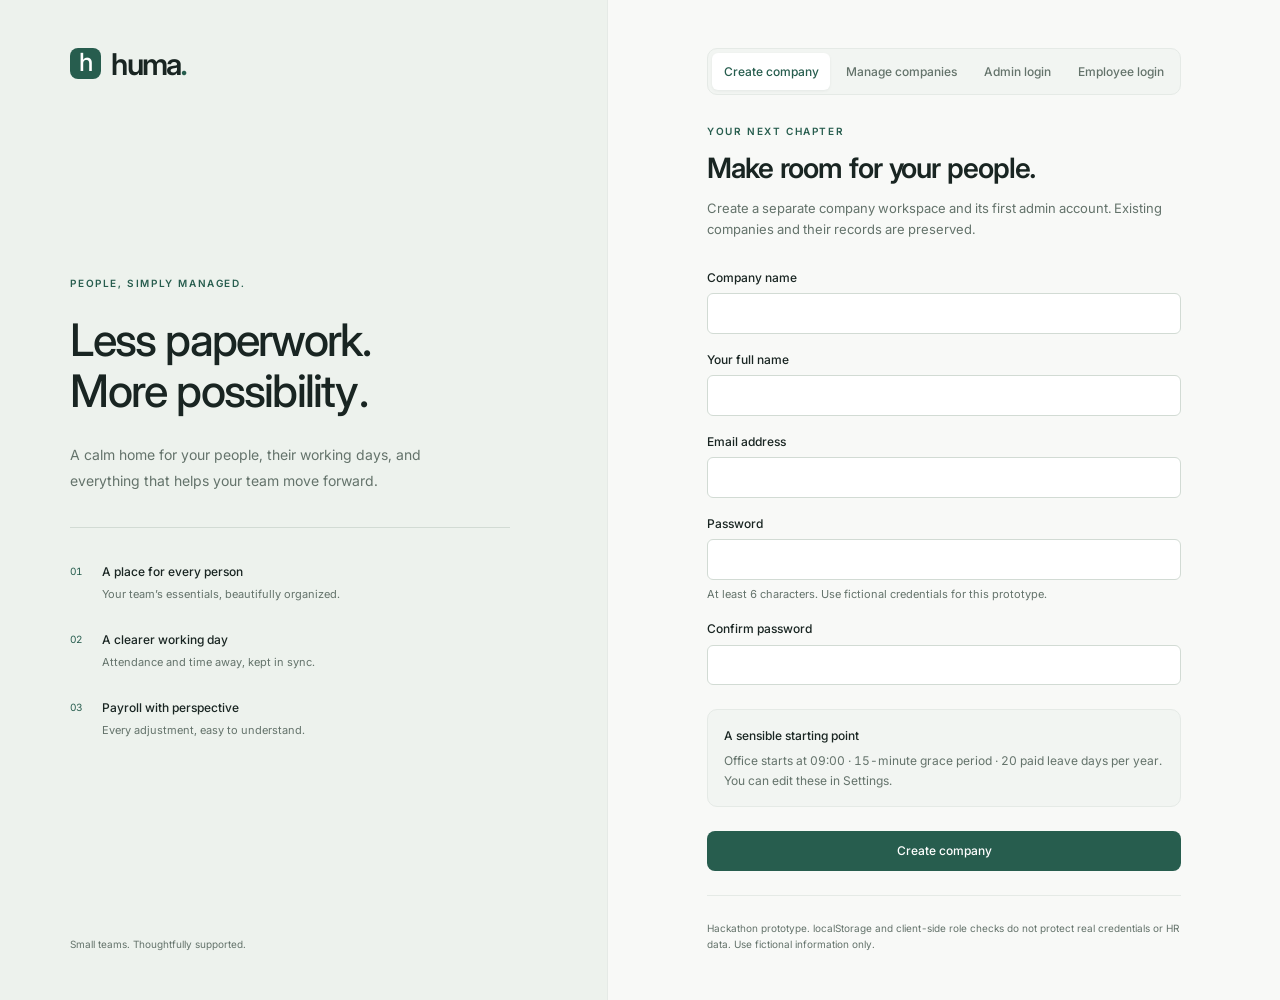
==== admin.html @ 226c3835 "Add browser-based HCM Lite application Build a responsive, vanilla JavaScript HCM app with isolated " ====
<!doctype html>
<html lang="en" data-page="admin.html" data-roles="admin" data-auth="pending">
<head>
  <meta charset="utf-8">
  <meta name="viewport" content="width=device-width, initial-scale=1">
  <meta name="description" content="huma — People, simply managed. A browser-based HCM Lite hackathon application.">
  <meta name="theme-color" content="#275D4E">
  <title>Overview · huma</title>
  <link rel="icon" href="assets/favicon.svg" type="image/svg+xml">
  <link rel="stylesheet" href="css/style.css">
  <link rel="stylesheet" href="css/responsive.css">
  <script src="js/utils.js"></script>
  <script src="js/storage.js"></script>
  <script src="js/auth.js"></script>
  <script src="js/employees.js" defer></script>
  <script src="js/settings.js" defer></script>
  <script src="js/leaves.js" defer></script>
  <script src="js/attendance.js" defer></script>
  <script src="js/payroll.js" defer></script>
  <script src="js/admin.js" defer></script>
  <script src="js/helper.js" defer></script>
  <script src="js/app.js" defer></script>
</head>
<body>
  <a class="skip-link" href="#page-content">Skip to main content</a>
  <aside class="sidebar" id="sidebar" aria-label="Workspace navigation"></aside>
  <div class="sidebar-backdrop" id="sidebar-backdrop" hidden></div>
  <div class="workspace">
    <header class="topbar" id="topbar" aria-label="Workspace toolbar"></header>
    <main class="main-content" id="page-content" tabindex="-1"><div class="loading-state" role="status"><span class="skeleton skeleton-heading" aria-hidden="true"></span>Opening your workspace…</div></main>
    <footer class="page-footer"><span>huma · People, simply managed.</span><span>HCM Lite · Browser-only prototype</span></footer>
  </div>
  <div class="toast-region" id="toasts" aria-label="Notifications"></div>
  <noscript><p>Enable JavaScript to sign in and use this application.</p></noscript>
</body>
</html>
---- css/style.css ----
@import url('https://fonts.googleapis.com/css2?family=Inter:wght@400;500;600;700&display=swap');

/* huma / Slate & Sage — shared design tokens */
:root {
  color-scheme: light;
  --primary: #275d4e;
  --primary-hover: #204b3f;
  --primary-soft: #eaf3ee;
  --background: #f8f9f7;
  --surface: #ffffff;
  --muted-surface: #f2f5f2;
  --text: #192522;
  --secondary: #64736b;
  --muted: #87938c;
  --border: #e5eae6;
  --border-strong: #d2dbd4;
  --success: #237a57;
  --warning: #a66a19;
  --error: #c44848;
  --info: #4977a8;
  --space-1: 4px;
  --space-2: 8px;
  --space-3: 12px;
  --space-4: 16px;
  --space-5: 24px;
  --space-6: 32px;
  --space-7: 48px;
  --space-8: 64px;
  --radius-sm: 6px;
  --radius: 10px;
  --radius-lg: 12px;
  --radius-xl: 16px;
  --sidebar-width: 232px;
  --font: 'Inter', -apple-system, BlinkMacSystemFont, 'Segoe UI', sans-serif;
  --shadow-dialog: 0 24px 80px rgb(25 37 34 / 14%);
}
* { box-sizing: border-box; }
[hidden] { display: none !important; }
[data-auth="pending"] body { visibility: hidden; }
html { background: var(--background); }
body { margin: 0; color: var(--text); font: 400 14px/1.6 var(--font); font-variant-numeric: tabular-nums; }
h1, h2, h3, p { margin: 0; }
h1 { font-size: clamp(28px, 2.5vw, 32px); font-weight: 600; line-height: 1.25; letter-spacing: -1.1px; }
h2 { font-size: 18px; line-height: 1.4; letter-spacing: -.4px; font-weight: 600; }
h3 { font-size: 14px; line-height: 1.5; font-weight: 600; }
h1, h2, h3 { overflow-wrap: anywhere; }
a { color: var(--primary); text-decoration: none; }
a:hover { text-decoration: underline; }
button, input, select, textarea { font: inherit; }
button { cursor: pointer; }
button:disabled { opacity: .5; cursor: not-allowed; }
svg { width: 19px; height: 19px; display: block; flex-shrink: 0; }
button, a, input, select, textarea { -webkit-tap-highlight-color: transparent; }
:focus-visible { outline: 2px solid var(--primary); outline-offset: 3px; }
input:focus-visible, select:focus-visible, textarea:focus-visible { outline: 3px solid var(--primary-soft); outline-offset: 0; border-color: var(--primary); }
.muted, .page-description { color: var(--secondary); }
.small { font-size: 12px; }
.loading-state { display: grid; gap: 16px; color: var(--secondary); font-size: 12px; }
.skeleton { display: block; background: var(--border); border-radius: var(--radius-sm); }
.skeleton-heading { width: 240px; max-width: 80%; height: 28px; }
.capitalize { text-transform: capitalize; }
.align-right { text-align: right; }
.sr-only { position: absolute; width: 1px; height: 1px; padding: 0; margin: -1px; overflow: hidden; clip: rect(0,0,0,0); white-space: nowrap; border: 0; }
.skip-link { position: fixed; top: -100px; left: 16px; z-index: 200; padding: 12px 16px; background: white; border: 1px solid var(--border); border-radius: var(--radius); }
.skip-link:focus { top: 8px; }
.brand { display: inline-flex; align-items: center; gap: 10px; color: var(--text); font-size: 30px; font-weight: 600; line-height: 1; letter-spacing: -1.8px; }
.brand:hover { text-decoration: none; }
.brand-symbol { display: grid; place-items: center; background: var(--primary); color: white; width: 31px; height: 31px; font-size: 25px; border-radius: 8px; font-weight: 500; padding: 0 2px 3px 0; letter-spacing: -2px; }
.brand-dot { color: var(--primary); }
.sidebar { position: fixed; inset: 0 auto 0 0; width: var(--sidebar-width); z-index: 40; height: 100dvh; padding: 32px 16px 16px; display: flex; flex-direction: column; background: var(--surface); border-right: 1px solid var(--border); }
.sidebar-brand { display: flex; align-items: center; justify-content: space-between; padding: 0 8px; margin-bottom: 48px; }
.nav-label { color: var(--secondary); font-size: 10px; letter-spacing: 1.7px; font-weight: 500; padding: 0 12px; margin-bottom: 12px; }
.nav-list { display: grid; gap: 6px; padding: 0; margin: 0; list-style: none; }
.nav-link { min-height: 42px; display: flex; align-items: center; gap: 12px; padding: 10px 12px; color: var(--secondary); border-radius: var(--radius-sm); font-weight: 500; font-size: 13px; }
.nav-link:hover { text-decoration: none; background: var(--muted-surface); color: var(--text); }
.nav-link[aria-current="page"] { color: var(--primary); background: var(--primary-soft); }
.sidebar-bottom { margin-top: auto; padding-top: 32px; }
.sidebar { overflow-y: auto; }
.account-access { display: grid; gap: 8px; padding-bottom: 20px; }
.account-access .nav-label { padding: 0 4px; margin-bottom: 0; }
.account-access .button { justify-content: start; width: 100%; }
.company-access { border-top: 1px solid var(--border); margin-top: 24px; padding-top: 20px; }
.company-access .nav-label { margin-bottom: 8px; }
.company-list { display: grid; gap: 16px; }
.company-tile { padding: 20px; background: var(--surface); border: 1px solid var(--border); border-radius: var(--radius-lg); min-width: 0; }
.company-tile-heading { display: grid; grid-template-columns: 32px minmax(0, 1fr); align-items: center; gap: 8px 12px; margin-bottom: 12px; }
.company-tile-heading > .badge { grid-column: 2; justify-self: start; }
.company-tile-heading .empty-icon { width: 32px; height: 32px; margin: 0; }
.company-tile h2 { font-size: 16px; min-width: 0; overflow-wrap: anywhere; flex: 1; }
.company-actions { display: flex; flex-wrap: wrap; align-items: center; gap: 12px; margin-top: 16px; }
.company-directory-footer { margin-top: 20px; }
.sidebar-tagline { color: var(--secondary); padding: 16px 8px; font-size: 11px; }
.account { display: flex; align-items: center; gap: 4px; border-top: 1px solid var(--border); padding: 20px 0 12px; }
.account .person { min-width: 0; flex: 1; gap: 8px; }
.account .person-details { min-width: 0; }
.account .person-details strong, .account .person-details span { white-space: nowrap; overflow: hidden; text-overflow: ellipsis; }
.account .person-details span { font-size: 10px; }
.account .person-details strong { font-size: 12px; }
.account .avatar { width: 30px; height: 30px; font-size: 10px; }
.prototype-label { color: var(--secondary); font-size: 10px; padding: 0 8px; }
.workspace { margin-left: var(--sidebar-width); min-height: 100dvh; display: flex; flex-direction: column; min-width: 0; }
.topbar { height: 64px; min-height: 64px; padding: 0 32px; border-bottom: 1px solid var(--border); background: var(--surface); display: flex; justify-content: space-between; gap: 16px; align-items: center; }
.topbar-context, .topbar-right { display: flex; align-items: center; gap: 12px; min-width: 0; }
.topbar-context { color: var(--secondary); font-size: 12px; }
.topbar-context > svg { width: 16px; height: 16px; }
.company-name { max-width: 220px; overflow: hidden; white-space: nowrap; text-overflow: ellipsis; }
.breadcrumb-separator { color: var(--border-strong); }
.breadcrumb-current { color: var(--text); white-space: nowrap; }
.topbar-date { color: var(--secondary); font-size: 12px; white-space: nowrap; }
.main-content { width: 100%; max-width: 1440px; padding: 32px; margin: 0 auto; display: flex; flex-direction: column; gap: 24px; flex: 1; min-width: 0; }
.page-header { display: flex; align-items: center; justify-content: space-between; gap: 24px; padding: 8px 0 4px; }
.page-header > div { min-width: 0; }
.page-description { margin-top: 8px; font-size: 13px; }
.page-footer { display: flex; justify-content: space-between; gap: 16px; padding: 16px 32px 24px; color: var(--secondary); font-size: 10px; }
.button { display: inline-flex; justify-content: center; align-items: center; gap: 8px; min-height: 40px; padding: 8px 14px; border: 1px solid transparent; border-radius: 8px; font-size: 12px; font-weight: 500; line-height: 1.5; flex-shrink: 0; transition: background 120ms, border-color 120ms; }
.button:hover { text-decoration: none; }
.button svg { width: 16px; height: 16px; }
.button-primary { color: white; background: var(--primary); }
.button-primary:hover { background: var(--primary-hover); }
.button-secondary { color: var(--text); background: var(--surface); border-color: var(--border-strong); }
.button-secondary:hover { background: var(--muted-surface); }
.button-danger { color: white; background: #a73737; }
.button-danger:hover { background: #8d2b2b; }
.button-danger-quiet { color: #a73737; background: transparent; }
.button-danger-quiet:hover { background: #fcf0f0; }
.icon-button { border: 0; border-radius: var(--radius-sm); min-width: 36px; height: 36px; display: inline-grid; place-items: center; color: var(--secondary); background: transparent; flex-shrink: 0; }
.icon-button:hover { color: var(--text); background: var(--muted-surface); }
.menu-toggle, .sidebar-close { display: none; }
.text-link { display: inline-flex; gap: 8px; align-items: center; font-size: 12px; font-weight: 500; white-space: nowrap; }
.text-link svg { width: 15px; height: 15px; }
.card { background: var(--surface); border: 1px solid var(--border); border-radius: var(--radius-lg); min-width: 0; overflow: hidden; }
.card-header { display: flex; align-items: center; justify-content: space-between; padding: 20px 24px; gap: 16px; border-bottom: 1px solid var(--border); }
.card-header p { font-size: 12px; margin-top: 4px; }
.card-body { padding: 24px; }
.content-grid { display: grid; grid-template-columns: minmax(0, 1fr) minmax(0, 1.3fr); gap: 24px; align-items: start; }
.metrics-grid { display: grid; grid-template-columns: repeat(5, minmax(0, 1fr)); gap: 16px; }
.metrics-three { grid-template-columns: repeat(3, minmax(0, 1fr)); }
.metric { border: 1px solid var(--border); background: var(--surface); border-radius: var(--radius-lg); padding: 20px; min-width: 0; }
.metric-top { display: flex; align-items: center; justify-content: space-between; gap: 8px; color: var(--secondary); font-size: 11px; }
.metric-top svg { color: var(--secondary); width: 17px; height: 17px; }
.metric-value { font-size: clamp(24px, 2.5vw, 32px); font-weight: 600; line-height: 1.2; letter-spacing: -.9px; margin-top: 16px; overflow-wrap: anywhere; }
.metric p { color: var(--secondary); font-size: 10px; margin-top: 8px; }
.metrics-three .metric-value { font-size: clamp(22px, 2vw, 30px); }
.badge { display: inline-flex; padding: 4px 8px; gap: 4px; align-items: center; line-height: 1.4; border-radius: 5px; background: var(--muted-surface); color: var(--secondary); font-size: 10px; font-weight: 500; white-space: nowrap; }
.badge-present, .badge-approved, .badge-active, .badge-leave { color: var(--primary); background: var(--primary-soft); }
.badge-pending, .badge-late, .badge-half-day { color: #8a5715; background: #faf1e4; }
.badge-absent, .badge-rejected { color: #a73737; background: #fbeeee; }
.badge-scheduled { color: var(--info); background: #eef3f8; }
.table-scroll { max-width: 100%; overflow-x: auto; overscroll-behavior-x: contain; }
table { border-collapse: collapse; text-align: left; width: 100%; font-size: 12px; }
th { background: #fcfdfb; font-size: 10px; color: var(--secondary); font-weight: 500; letter-spacing: .3px; }
th, td { padding: 14px 24px; white-space: nowrap; border-bottom: 1px solid var(--border); vertical-align: middle; }
tbody tr:last-child td { border-bottom: 0; }
tbody tr:hover { background: #fcfdfb; }
td .button { min-height: 32px; padding: 5px 10px; font-size: 11px; }
.person { display: flex; align-items: center; gap: 12px; }
.avatar { width: 34px; height: 34px; background: var(--muted-surface); border: 1px solid var(--border); border-radius: 50%; display: grid; place-items: center; color: var(--primary); font-size: 11px; font-weight: 500; flex-shrink: 0; }
.person-details { display: flex; flex-direction: column; max-width: 240px; }
.person strong { font-size: 12px; font-weight: 500; }
.person span:not(.avatar) { font-size: 11px; color: var(--secondary); }
.reason-cell { max-width: 260px; min-width: 160px; white-space: normal; overflow-wrap: anywhere; display: grid; gap: 4px; }
.row-actions { display: flex; align-items: center; gap: 8px; }
.toolbar { display: flex; align-items: end; gap: 16px; padding: 20px 24px; border-bottom: 1px solid var(--border); flex-wrap: wrap; }
.toolbar .field { margin: 0; min-width: 160px; }
.toolbar .muted { align-self: center; }
.directory-toolbar .field:first-child { flex: 1; max-width: 360px; }
.directory-toolbar .small { margin-left: auto; }
.field { display: flex; flex-direction: column; gap: 6px; min-width: 0; margin-bottom: 20px; }
.field label { font-size: 12px; font-weight: 500; }
input, select, textarea { min-height: 40px; width: 100%; max-width: 100%; border: 1px solid var(--border-strong); border-radius: var(--radius-sm); background: white; padding: 9px 12px; color: var(--text); font-size: 13px; }
input::placeholder, textarea::placeholder { color: var(--secondary); opacity: 1; }
input:disabled, select:disabled, textarea:disabled { background: var(--muted-surface); }
textarea { resize: vertical; min-height: 88px; }
.field-hint { font-size: 11px; color: var(--secondary); }
.form-grid { display: grid; grid-template-columns: repeat(2, minmax(0, 1fr)); gap: 0 20px; }
.form-actions { display: flex; align-items: center; justify-content: end; gap: 12px; padding-top: 24px; margin-top: 8px; border-top: 1px solid var(--border); }
.form-error { padding: 12px; border-radius: var(--radius-sm); color: #9a3030; background: #fbeeee; font-size: 12px; margin: 12px 0; }
.notice { border: 1px solid var(--border); border-radius: var(--radius); background: var(--muted-surface); padding: 16px; font-size: 12px; color: var(--secondary); }
.notice strong { font-weight: 500; color: var(--text); }
.notice p { margin-top: 6px; }
.notice-danger { border-color: #ebc6c6; color: #9a3030; background: #fdf6f6; }
.empty-state { padding: 48px 24px; display: flex; flex-direction: column; align-items: center; text-align: center; }
.empty-icon { display: grid; place-items: center; width: 44px; height: 44px; border: 1px solid var(--border); border-radius: 12px; color: var(--secondary); background: var(--background); margin-bottom: 16px; }
.empty-state h3 { font-size: 15px; margin-bottom: 6px; }
.empty-state p { font-size: 12px; color: var(--secondary); max-width: 340px; }
.empty-state .button { margin-top: 20px; }
.attendance-action { display: flex; justify-content: space-between; align-items: center; gap: 24px; padding: 28px; background: var(--primary-soft); border: 1px solid #d8e6dc; border-radius: var(--radius-lg); }
.attendance-action h2 { font-size: 21px; margin: 8px 0; }
.attendance-action p { font-size: 12px; }
.eyebrow { color: var(--primary); font-size: 10px; font-weight: 600; letter-spacing: 1.6px; }
.activity-strip { display: flex; justify-content: space-between; align-items: center; gap: 32px; padding: 8px 0; }
.activity-strip strong { font-size: 13px; font-weight: 500; }
.activity-strip p { font-size: 12px; margin-top: 4px; }
progress { width: 30%; height: 8px; accent-color: var(--primary); border: 0; border-radius: 8px; overflow: hidden; }
progress::-webkit-progress-bar { background: var(--border); }
progress::-webkit-progress-value { background: var(--primary); }
.settings-form { max-width: 960px; }
.calendar-settings { max-width: 960px; width: 100%; }
.calendar-note { padding-bottom: 0; }
.badge-holiday { color: var(--info); background: #eef3f8; }
.badge-working { color: var(--primary); background: var(--primary-soft); }
.settings-section { display: grid; grid-template-columns: minmax(0, 1fr) minmax(0, 1.3fr); gap: 48px; padding: 24px 0; border-bottom: 1px solid var(--border); }
.settings-section > div > .muted { margin-top: 8px; font-size: 12px; max-width: 300px; }
.settings-section .field { max-width: 440px; }
.settings-section .field:last-child { margin-bottom: 0; }
.dialog { width: min(600px, calc(100% - 32px)); max-height: calc(100dvh - 32px); overflow-y: auto; padding: 24px; border: 1px solid var(--border); border-radius: var(--radius-lg); background: var(--surface); color: var(--text); box-shadow: var(--shadow-dialog); }
.dialog::backdrop { background: rgb(25 37 34 / 35%); }
.dialog-header { display: flex; align-items: start; justify-content: space-between; gap: 16px; margin-bottom: 24px; }
.dialog-header p { font-size: 12px; margin-top: 8px; }
.dialog-header .icon-button { margin: -8px -8px 0 0; }
.request-summary { padding: 16px; background: var(--muted-surface); border-radius: var(--radius); margin-bottom: 24px; overflow-wrap: anywhere; }
.request-summary p { margin-top: 8px; font-size: 12px; }
.toast-region { position: fixed; z-index: 120; top: 16px; right: 16px; display: grid; gap: 8px; max-width: min(430px, calc(100vw - 32px)); }
.toast { display: flex; align-items: center; gap: 12px; padding: 12px 12px 12px 16px; background: var(--surface); color: var(--text); border: 1px solid var(--border-strong); border-radius: var(--radius); box-shadow: 0 4px 24px rgb(25 37 34 / 8%); font-size: 12px; }
.toast > svg { color: var(--success); }
.toast-error > svg { color: var(--error); }
.toast > span { overflow-wrap: anywhere; }
.sidebar-backdrop { position: fixed; inset: 0; z-index: 30; background: rgb(25 37 34 / 35%); }
.payroll-toolbar { padding: 0 0 24px; }
.payroll-toolbar .button { margin-left: auto; }
.payslip-container { min-width: 0; }
.payslip { max-width: 960px; margin: 0 auto; padding: 40px; border: 1px solid var(--border); border-radius: var(--radius-lg); background: var(--surface); }
.payslip-heading { display: flex; justify-content: space-between; gap: 24px; padding-bottom: 28px; border-bottom: 1px solid var(--border); }
.payslip-heading > div { min-width: 0; overflow-wrap: anywhere; }
.payslip-heading p:not(.eyebrow) { color: var(--secondary); font-size: 12px; }
.payslip-heading h2 { margin: 8px 0; }
.payslip-brand { font-size: 32px; color: var(--primary); font-weight: 600; letter-spacing: -2px; margin-bottom: 6px; }
.payslip-identity { display: grid; grid-template-columns: 1.2fr 1.5fr 1fr; gap: 24px; padding: 28px 0; border-bottom: 1px solid var(--border); overflow-wrap: anywhere; }
.payslip-identity h2 { font-size: 16px; margin-top: 8px; }
.payslip-identity p { font-size: 12px; margin-top: 8px; }
.payslip-columns { display: grid; grid-template-columns: minmax(0, 1fr) minmax(0, 1fr); gap: 40px; padding: 28px 0; }
.payslip-columns h3 { margin-bottom: 16px; }
.breakdown { padding: 0; margin: 0; }
.breakdown > div { display: flex; align-items: start; justify-content: space-between; gap: 16px; padding: 12px 0; border-bottom: 1px solid var(--border); font-size: 12px; }
.breakdown dt { color: var(--secondary); }
.breakdown dd { margin: 0; text-align: right; flex-shrink: 0; max-width: 55%; overflow-wrap: anywhere; }
.net-salary { display: flex; flex-wrap: wrap; align-items: center; justify-content: space-between; gap: 16px; padding: 16px; background: var(--primary-soft); color: var(--primary); margin-top: 16px; border-radius: var(--radius-sm); overflow-wrap: anywhere; }
.net-salary strong { font-size: 19px; font-weight: 600; }
.payslip-notes { border-top: 1px solid var(--border); padding-top: 20px; color: var(--secondary); font-size: 10px; }
.payslip-notes strong { color: var(--text); font-weight: 500; font-size: 11px; }
.payslip-notes p { margin-top: 8px; }
.helper-launcher { position: fixed; right: 24px; bottom: 24px; z-index: 50; box-shadow: 0 4px 20px rgb(25 37 34 / 10%); }
.helper-panel { display: flex; flex-direction: column; position: fixed; right: 24px; bottom: 24px; z-index: 50; width: 360px; max-width: calc(100vw - 32px); height: 480px; max-height: calc(100dvh - 32px); background: white; border: 1px solid var(--border-strong); border-radius: var(--radius-lg); box-shadow: var(--shadow-dialog); overflow: hidden; }
.helper-header { display: flex; justify-content: space-between; align-items: center; padding: 16px; border-bottom: 1px solid var(--border); }
.helper-header strong { font-size: 13px; font-weight: 600; display: block; }
.helper-header span { color: var(--secondary); font-size: 10px; }
.helper-messages { overflow-y: auto; padding: 16px; flex: 1; min-height: 0; display: flex; flex-direction: column; align-items: start; gap: 12px; }
.chat-message { padding: 12px; border-radius: 10px; font-size: 12px; max-width: 95%; overflow-wrap: anywhere; white-space: pre-wrap; }
.chat-assistant { background: var(--muted-surface); }
.chat-user { background: var(--primary-soft); color: var(--primary); align-self: end; }
.helper-form { padding: 12px; display: flex; align-items: center; gap: 8px; border-top: 1px solid var(--border); }
.helper-form input { min-width: 0; }
.helper-form button { background: var(--primary); color: white; width: 40px; height: 40px; }
.auth-layout { min-height: 100dvh; display: grid; grid-template-columns: minmax(0, .95fr) minmax(0, 1.05fr); }
.auth-story { background: #edf2ed; display: flex; flex-direction: column; padding: 48px clamp(32px, 5.5vw, 88px); border-right: 1px solid var(--border); }
.auth-story-content { margin: auto 0; padding: 64px 0; max-width: 440px; }
.auth-story h2 { font-size: clamp(32px, 3.5vw, 48px); font-weight: 500; line-height: 1.15; letter-spacing: -1.8px; margin: 24px 0; }
.auth-story-content > p:not(.eyebrow) { color: var(--secondary); font-size: 14px; line-height: 1.9; max-width: 380px; }
.story-divider { height: 1px; background: var(--border-strong); margin: 32px 0; }
.story-features { padding: 0; margin: 0; list-style: none; display: grid; gap: 24px; }
.story-features li { display: flex; gap: 20px; }
.story-features li > span { font-size: 10px; color: var(--primary); padding-top: 3px; }
.story-features strong { font-size: 12px; font-weight: 500; }
.story-features p { color: var(--secondary); font-size: 11px; margin-top: 4px; }
.auth-story-footer { color: var(--secondary); font-size: 10px; }
.auth-main { width: 100%; max-width: 570px; margin: auto; padding: 48px; }
.auth-main h1 { font-size: 28px; margin: 12px 0; }
.auth-description { color: var(--secondary); font-size: 13px; margin-bottom: 28px; }
.auth-access-nav { display: flex; flex-wrap: wrap; gap: 4px; padding: 4px; margin-bottom: 28px; border: 1px solid var(--border); border-radius: var(--radius); background: var(--muted-surface); }
.auth-access-nav a { flex: 1 1 auto; padding: 9px 10px; text-align: center; border-radius: var(--radius-sm); color: var(--secondary); font-size: 12px; font-weight: 500; }
.auth-access-nav a:hover { color: var(--primary); text-decoration: none; }
.auth-access-nav a[aria-current="page"] { color: var(--primary); background: var(--surface); box-shadow: 0 1px 3px rgb(25 37 34 / 6%); }
.auth-login-notice { margin-bottom: 20px; }
.auth-login-notice a { display: block; margin-top: 8px; font-weight: 500; }
.auth-form .field { margin-bottom: 16px; }
.auth-form > .button { width: 100%; margin-top: 24px; }
.auth-form .notice { margin-top: 24px; }
.prototype-notice { font-size: 10px; color: var(--secondary); margin-top: 24px; padding-top: 24px; border-top: 1px solid var(--border); }
@media (prefers-reduced-motion: reduce) { *, *::before, *::after { transition: none !important; animation: none !important; scroll-behavior: auto !important; } }
---- css/responsive.css ----
@media (max-width: 1200px) {
  .metrics-grid:not(.metrics-three) { grid-template-columns: repeat(3, minmax(0, 1fr)); }
  .content-grid { grid-template-columns: minmax(0, 1fr); }
  .topbar-date { display: none; }
  .payslip { padding: 28px; }
  .payslip-columns { gap: 24px; }
  .payslip-identity { grid-template-columns: 1fr 1fr; }
}
@media (max-width: 1024px) {
  .main-content { padding: 24px; }
  .topbar { padding: 0 24px; }
  .settings-section { gap: 24px; }
  .auth-story { padding: 32px; }
  .auth-main { padding: 32px; }
}
@media (max-width: 800px) {
  .sidebar { transform: translateX(-100%); visibility: hidden; width: 260px; max-width: 88vw; }
  .nav-open .sidebar { transform: translateX(0); visibility: visible; }
  .nav-open { overflow: hidden; }
  .nav-open .helper-launcher, .nav-open .helper-panel { visibility: hidden; }
  .menu-toggle, .sidebar-close { display: inline-grid; }
  .workspace { margin-left: 0; }
  .topbar { padding: 0 20px; }
  .main-content { padding: 24px; }
  .page-footer { padding: 16px 24px 80px; }
  .metrics-grid:not(.metrics-three) { grid-template-columns: repeat(3, minmax(0, 1fr)); }
  .topbar-date { display: inline; }
  .auth-layout { grid-template-columns: minmax(0, 1fr); }
  .auth-story { padding: 24px; background: var(--background); border-right: 0; border-bottom: 1px solid var(--border); }
  .auth-story-content, .auth-story-footer { display: none; }
  .auth-main { padding: 32px 24px; max-width: 520px; }
}
@media (max-width: 600px) {
  .main-content { padding: 24px 16px; gap: 20px; }
  .topbar { padding: 0 12px; gap: 8px; }
  .topbar-context { gap: 8px; }
  .topbar-context > svg, .breadcrumb-separator, .breadcrumb-current, .topbar-date { display: none; }
  .company-name { max-width: 170px; }
  .page-header { align-items: start; flex-direction: column; gap: 16px; }
  .page-header h1 { font-size: 28px; }
  .metrics-grid:not(.metrics-three), .metrics-three { grid-template-columns: repeat(2, minmax(0, 1fr)); gap: 12px; }
  .metrics-three .metric:last-child { grid-column: 1 / -1; }
  .metric { padding: 16px; }
  .metric-value, .metrics-three .metric-value { font-size: 27px; }
  .card-header { padding: 16px; align-items: start; flex-wrap: wrap; }
  .card-body, .toolbar { padding: 16px; }
  .toolbar .field { min-width: 0; flex: 1 1 140px; }
  .directory-toolbar .field:first-child { max-width: none; flex-basis: 100%; }
  .toolbar .small { margin-left: 0; }
  .form-grid { grid-template-columns: minmax(0, 1fr); }
  .form-actions { flex-wrap: wrap; }
  th, td { padding: 12px 16px; }
  .attendance-action { align-items: start; flex-direction: column; padding: 24px; }
  .attendance-action .row-actions { width: 100%; }
  .attendance-action .button { flex: 1; }
  .settings-section { grid-template-columns: minmax(0, 1fr); gap: 20px; }
  .settings-section .field { max-width: none; }
  .settings-section .field:last-child { margin-bottom: 0; }
  .activity-strip { flex-direction: column; align-items: stretch; gap: 16px; }
  progress { width: 100%; }
  .page-footer { padding: 8px 16px 80px; flex-direction: column; gap: 4px; }
  .dialog { padding: 20px; }
  .button, input, select { min-height: 44px; }
  .dialog .form-actions .button { flex: 1; }
  .payslip { padding: 20px; }
  .payslip-heading { gap: 16px; }
  .payslip-heading h2 { font-size: 15px; }
  .payslip-identity, .payslip-columns { grid-template-columns: minmax(0, 1fr); gap: 20px; }
  .payslip-identity { padding: 20px 0; }
  .payslip-heading .eyebrow { font-size: 8px; letter-spacing: .6px; }
  .payroll-toolbar { padding: 0 0 20px; }
  .payroll-toolbar .button { margin-left: 0; }
  .helper-panel { right: 16px; bottom: 16px; }
  .helper-launcher { right: 16px; bottom: 16px; }
}
@media (max-width: 360px) {
  .metrics-grid:not(.metrics-three), .metrics-three { grid-template-columns: minmax(0, 1fr); }
  .metrics-three .metric:last-child { grid-column: auto; }
  .company-name { max-width: 128px; }
  .auth-main { padding: 28px 20px; }
  .auth-main h1 { font-size: 26px; }
  .payslip-heading { flex-direction: column; }
  .payslip-heading .align-right { text-align: left; }
}
@media print {
  @page { size: A4; margin: 14mm; }
  html, body { background: white !important; color: black; font-size: 11px; }
  .sidebar, .topbar, .page-header, .page-footer, .helper-panel, .helper-launcher, .toast-region, .sidebar-backdrop, .skip-link, .no-print { display: none !important; }
  .workspace { display: block; margin: 0; min-height: 0; }
  .main-content { padding: 0; display: block; max-width: none; }
  .payslip { border: 0; border-radius: 0; padding: 0; max-width: none; }
  .payslip-heading { flex-direction: row; }
  .payslip-heading .align-right { text-align: right; }
  .payslip-identity { grid-template-columns: 1fr 1.4fr 1fr; }
  .payslip-columns { grid-template-columns: 1fr 1fr; gap: 24px; }
  .payslip-heading, .payslip-identity, .payslip-columns, .payslip-notes { break-inside: avoid; }
  .payslip * { print-color-adjust: exact; -webkit-print-color-adjust: exact; }
}
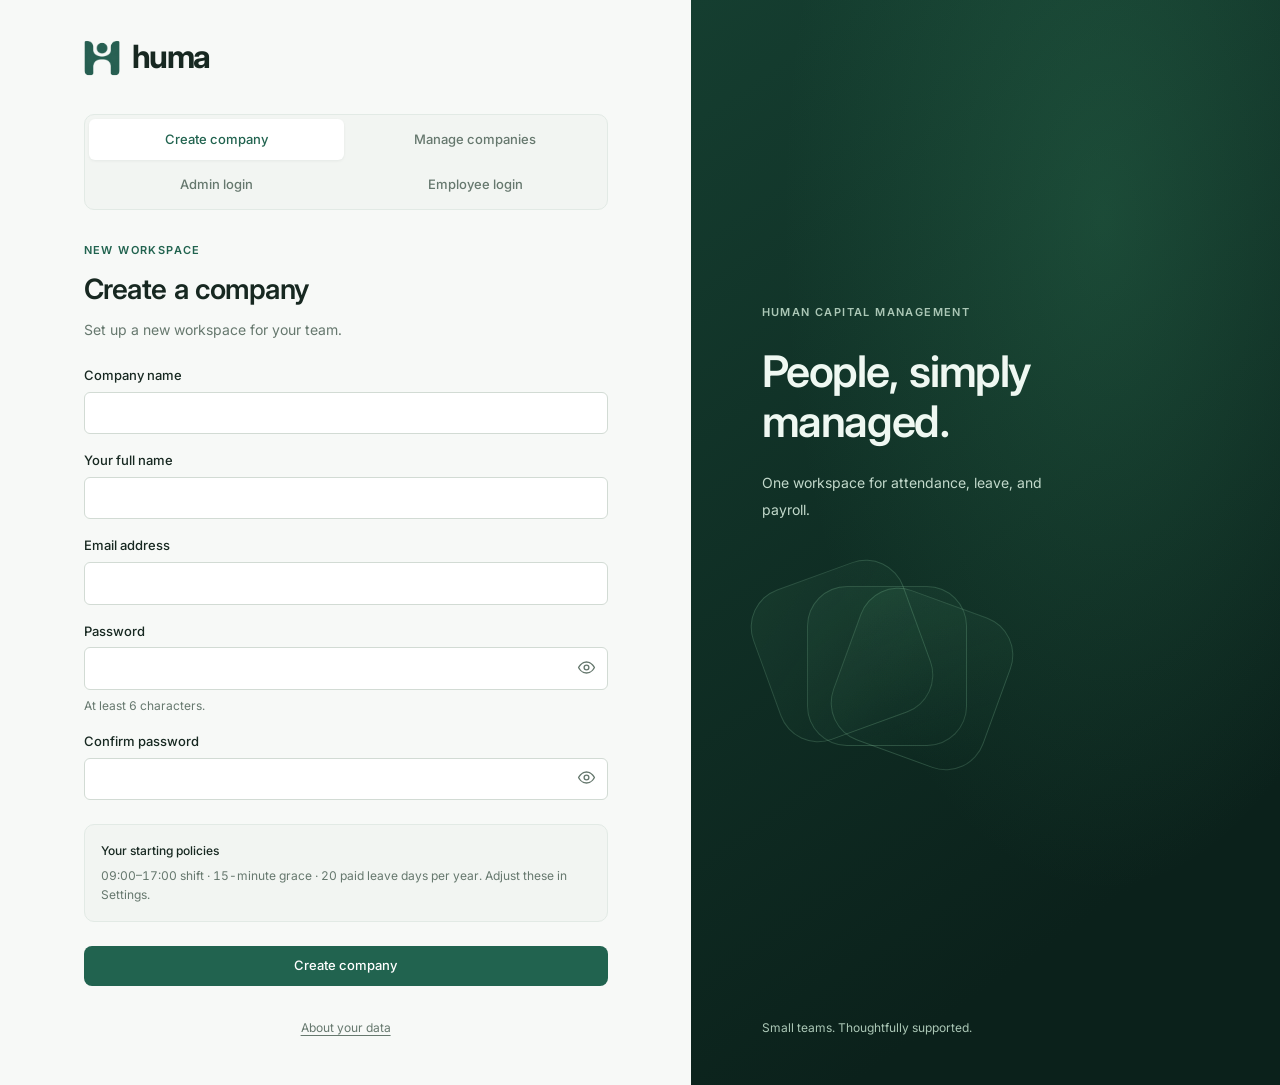
==== commit c1ea8cad: "Done" ====
--- a/admin.html
+++ b/admin.html
@@ -3,10 +3,10 @@
 <head>
   <meta charset="utf-8">
   <meta name="viewport" content="width=device-width, initial-scale=1">
-  <meta name="description" content="huma — People, simply managed. A browser-based HCM Lite hackathon application.">
+  <meta name="description" content="Huma — People, simply managed. Your workspace for attendance, leave, and payroll.">
   <meta name="theme-color" content="#275D4E">
-  <title>Overview · huma</title>
-  <link rel="icon" href="assets/favicon.svg" type="image/svg+xml">
+  <title>Overview · Huma</title>
+  <link rel="icon" href="assets/huma-logo.svg" type="image/svg+xml">
   <link rel="stylesheet" href="css/style.css">
   <link rel="stylesheet" href="css/responsive.css">
   <script src="js/utils.js"></script>
@@ -19,6 +19,7 @@
   <script src="js/payroll.js" defer></script>
   <script src="js/admin.js" defer></script>
   <script src="js/helper.js" defer></script>
+  <script src="js/select-control.js" defer></script>
   <script src="js/app.js" defer></script>
 </head>
 <body>
@@ -28,7 +29,7 @@
   <div class="workspace">
     <header class="topbar" id="topbar" aria-label="Workspace toolbar"></header>
     <main class="main-content" id="page-content" tabindex="-1"><div class="loading-state" role="status"><span class="skeleton skeleton-heading" aria-hidden="true"></span>Opening your workspace…</div></main>
-    <footer class="page-footer"><span>huma · People, simply managed.</span><span>HCM Lite · Browser-only prototype</span></footer>
+    <footer class="page-footer"><span>Huma · People, simply managed.</span></footer>
   </div>
   <div class="toast-region" id="toasts" aria-label="Notifications"></div>
   <noscript><p>Enable JavaScript to sign in and use this application.</p></noscript>
--- a/css/style.css
+++ b/css/style.css
@@ -3,21 +3,38 @@
 /* huma / Slate & Sage — shared design tokens */
 :root {
   color-scheme: light;
-  --primary: #275d4e;
+  --primary: #21634f;
   --primary-hover: #204b3f;
   --primary-soft: #eaf3ee;
-  --background: #f8f9f7;
+  --background: #f7f9f7;
   --surface: #ffffff;
   --muted-surface: #f2f5f2;
-  --text: #192522;
-  --secondary: #64736b;
+  --text: #172821;
+  --secondary: #66786e;
   --muted: #87938c;
-  --border: #e5eae6;
+  --border: #e2eae5;
+  --sidebar-base: #0b211b;
+  --sidebar-text: #f3f8f5;
+  --sidebar-muted: #abc3b7;
+  --sidebar-line: rgb(255 255 255 / 10%);
+  --motion: 180ms;
   --border-strong: #d2dbd4;
   --success: #237a57;
   --warning: #a66a19;
   --error: #c44848;
   --info: #4977a8;
+  --error-text: #aa3939;
+  --info-text: #3d658e;
+  --success-soft: #eaf3ee;
+  --warning-soft: #fbf3e8;
+  --error-soft: #fbefef;
+  --info-soft: #eef3f8;
+  --text-page: 32px;
+  --text-section: 20px;
+  --text-body: 14px;
+  --text-label: 13px;
+  --text-meta: 12px;
+  --text-metric: 36px;
   --space-1: 4px;
   --space-2: 8px;
   --space-3: 12px;
@@ -38,10 +55,10 @@
 [hidden] { display: none !important; }
 [data-auth="pending"] body { visibility: hidden; }
 html { background: var(--background); }
-body { margin: 0; color: var(--text); font: 400 14px/1.6 var(--font); font-variant-numeric: tabular-nums; }
+body { margin: 0; color: var(--text); font: 400 var(--text-body)/1.6 var(--font); font-variant-numeric: tabular-nums; -webkit-font-smoothing: antialiased; }
 h1, h2, h3, p { margin: 0; }
-h1 { font-size: clamp(28px, 2.5vw, 32px); font-weight: 600; line-height: 1.25; letter-spacing: -1.1px; }
-h2 { font-size: 18px; line-height: 1.4; letter-spacing: -.4px; font-weight: 600; }
+h1 { font-size: clamp(28px, 2.5vw, var(--text-page)); font-weight: 600; line-height: 1.25; letter-spacing: -1px; }
+h2 { font-size: var(--text-section); line-height: 1.4; letter-spacing: -.5px; font-weight: 600; }
 h3 { font-size: 14px; line-height: 1.5; font-weight: 600; }
 h1, h2, h3 { overflow-wrap: anywhere; }
 a { color: var(--primary); text-decoration: none; }
@@ -54,7 +71,7 @@
 :focus-visible { outline: 2px solid var(--primary); outline-offset: 3px; }
 input:focus-visible, select:focus-visible, textarea:focus-visible { outline: 3px solid var(--primary-soft); outline-offset: 0; border-color: var(--primary); }
 .muted, .page-description { color: var(--secondary); }
-.small { font-size: 12px; }
+.small { font-size: var(--text-meta); }
 .loading-state { display: grid; gap: 16px; color: var(--secondary); font-size: 12px; }
 .skeleton { display: block; background: var(--border); border-radius: var(--radius-sm); }
 .skeleton-heading { width: 240px; max-width: 80%; height: 28px; }
@@ -63,45 +80,101 @@
 .sr-only { position: absolute; width: 1px; height: 1px; padding: 0; margin: -1px; overflow: hidden; clip: rect(0,0,0,0); white-space: nowrap; border: 0; }
 .skip-link { position: fixed; top: -100px; left: 16px; z-index: 200; padding: 12px 16px; background: white; border: 1px solid var(--border); border-radius: var(--radius); }
 .skip-link:focus { top: 8px; }
-.brand { display: inline-flex; align-items: center; gap: 10px; color: var(--text); font-size: 30px; font-weight: 600; line-height: 1; letter-spacing: -1.8px; }
+.brand { display: inline-flex; align-items: center; gap: 12px; color: var(--text); font-size: 32px; font-weight: 700; line-height: 1; letter-spacing: -1.5px; }
 .brand:hover { text-decoration: none; }
-.brand-symbol { display: grid; place-items: center; background: var(--primary); color: white; width: 31px; height: 31px; font-size: 25px; border-radius: 8px; font-weight: 500; padding: 0 2px 3px 0; letter-spacing: -2px; }
-.brand-dot { color: var(--primary); }
-.sidebar { position: fixed; inset: 0 auto 0 0; width: var(--sidebar-width); z-index: 40; height: 100dvh; padding: 32px 16px 16px; display: flex; flex-direction: column; background: var(--surface); border-right: 1px solid var(--border); }
-.sidebar-brand { display: flex; align-items: center; justify-content: space-between; padding: 0 8px; margin-bottom: 48px; }
-.nav-label { color: var(--secondary); font-size: 10px; letter-spacing: 1.7px; font-weight: 500; padding: 0 12px; margin-bottom: 12px; }
-.nav-list { display: grid; gap: 6px; padding: 0; margin: 0; list-style: none; }
-.nav-link { min-height: 42px; display: flex; align-items: center; gap: 12px; padding: 10px 12px; color: var(--secondary); border-radius: var(--radius-sm); font-weight: 500; font-size: 13px; }
+.brand-mark { display: block; width: 36px; height: 36px; object-fit: contain; flex: 0 0 auto; }
+.brand-wordmark { display: block; padding-bottom: 2px; }
+.sidebar { position: fixed; inset: 0 auto 0 0; width: var(--sidebar-width); z-index: 40; height: 100dvh; padding: 24px 16px 16px; display: flex; flex-direction: column; background: var(--surface); border-right: 1px solid var(--border); }
+.sidebar-brand { display: flex; align-items: center; justify-content: space-between; padding: 0 8px; margin-bottom: 24px; }
+.nav-label { color: var(--secondary); font-size: 11px; letter-spacing: 1.4px; font-weight: 500; padding: 0 12px; margin-bottom: 12px; }
+.nav-list { display: grid; gap: 4px; padding: 0; margin: 0; list-style: none; }
+.nav-link { min-height: 44px; display: flex; align-items: center; gap: 12px; padding: 10px 12px; color: var(--secondary); border-radius: var(--radius-sm); font-weight: 500; font-size: var(--text-label); transition: background 120ms, color 120ms; }
 .nav-link:hover { text-decoration: none; background: var(--muted-surface); color: var(--text); }
 .nav-link[aria-current="page"] { color: var(--primary); background: var(--primary-soft); }
-.sidebar-bottom { margin-top: auto; padding-top: 32px; }
+.sidebar-bottom { margin-top: auto; padding-top: 16px; }
 .sidebar { overflow-y: auto; }
-.account-access { display: grid; gap: 8px; padding-bottom: 20px; }
-.account-access .nav-label { padding: 0 4px; margin-bottom: 0; }
-.account-access .button { justify-content: start; width: 100%; }
-.company-access { border-top: 1px solid var(--border); margin-top: 24px; padding-top: 20px; }
+.company-access { border-top: 1px solid var(--border); margin-top: 16px; padding-top: 16px; }
+.company-access .nav-link { min-height: 40px; padding-block: 8px; }
 .company-access .nav-label { margin-bottom: 8px; }
 .company-list { display: grid; gap: 16px; }
-.company-tile { padding: 20px; background: var(--surface); border: 1px solid var(--border); border-radius: var(--radius-lg); min-width: 0; }
+.company-tile { padding: 24px; background: var(--surface); border: 1px solid var(--border); border-radius: var(--radius-lg); min-width: 0; }
 .company-tile-heading { display: grid; grid-template-columns: 32px minmax(0, 1fr); align-items: center; gap: 8px 12px; margin-bottom: 12px; }
 .company-tile-heading > .badge { grid-column: 2; justify-self: start; }
 .company-tile-heading .empty-icon { width: 32px; height: 32px; margin: 0; }
-.company-tile h2 { font-size: 16px; min-width: 0; overflow-wrap: anywhere; flex: 1; }
+.company-tile h2 { font-size: 18px; min-width: 0; overflow-wrap: anywhere; flex: 1; }
 .company-actions { display: flex; flex-wrap: wrap; align-items: center; gap: 12px; margin-top: 16px; }
 .company-directory-footer { margin-top: 20px; }
 .sidebar-tagline { color: var(--secondary); padding: 16px 8px; font-size: 11px; }
-.account { display: flex; align-items: center; gap: 4px; border-top: 1px solid var(--border); padding: 20px 0 12px; }
-.account .person { min-width: 0; flex: 1; gap: 8px; }
-.account .person-details { min-width: 0; }
-.account .person-details strong, .account .person-details span { white-space: nowrap; overflow: hidden; text-overflow: ellipsis; }
-.account .person-details span { font-size: 10px; }
-.account .person-details strong { font-size: 12px; }
-.account .avatar { width: 30px; height: 30px; font-size: 10px; }
-.prototype-label { color: var(--secondary); font-size: 10px; padding: 0 8px; }
+.profile-control { position: relative; border-top: 1px solid var(--border); padding-top: 12px; }
+.profile-trigger { display: flex; align-items: center; gap: 8px; width: 100%; padding: 8px 4px; border: 0; border-radius: 8px; background: transparent; text-align: left; color: var(--text); }
+.profile-trigger:hover, .profile-open .profile-trigger { background: var(--muted-surface); }
+.profile-trigger .person { min-width: 0; flex: 1; gap: 8px; }
+.profile-trigger .person-details { min-width: 0; }
+.profile-trigger .person-details strong, .profile-trigger .person-details span { display: block; white-space: nowrap; overflow: hidden; text-overflow: ellipsis; }
+.profile-trigger .person-details strong { font-size: 13px; }
+.profile-trigger .person-details span { font-size: 12px; }
+.profile-trigger .avatar { width: 32px; height: 32px; font-size: 11px; }
+.profile-trigger > svg { width: 16px; height: 16px; color: var(--secondary); }
+.profile-menu { position: absolute; inset: auto 0 calc(100% + 8px); z-index: 60; padding: 6px; background: var(--surface); border: 1px solid var(--border); border-radius: 12px; box-shadow: 0 8px 24px rgb(25 37 34 / 10%); opacity: 0; visibility: hidden; pointer-events: none; transform: translateY(6px); transition: opacity 180ms, transform 180ms, visibility 180ms; }
+.profile-menu::after { content: ''; position: absolute; left: 0; right: 0; bottom: -12px; height: 12px; }
+.profile-open .profile-menu { opacity: 1; visibility: visible; pointer-events: auto; transform: translateY(0); }
+.profile-option { width: 100%; min-height: 40px; display: flex; align-items: center; gap: 12px; padding: 10px; border: 0; border-radius: 7px; background: transparent; color: var(--text); text-align: left; font-size: 13px; }
+.profile-option:hover, .profile-option:focus-visible { background: var(--primary-soft); color: var(--primary); }
+.profile-option svg { width: 17px; height: 17px; color: var(--secondary); }
+.profile-logout { color: var(--error-text); }
+.profile-divider { height: 1px; margin: 6px 4px; background: var(--border); }
+.sidebar { background: radial-gradient(ellipse at 50% 0%, rgb(57 183 122 / 12%), transparent 48%), linear-gradient(175deg, #12382d 0%, var(--sidebar-base) 70%, #081a15 100%); color: var(--sidebar-text); border-right-color: var(--sidebar-line); }
+.sidebar .brand { color: var(--sidebar-text); }
+.sidebar .brand-mark { filter: brightness(0) invert(1); opacity: .96; }
+.sidebar .nav-label { color: var(--sidebar-muted); font-size: 10px; letter-spacing: 1.5px; }
+.sidebar .nav-link { color: var(--sidebar-muted); border-radius: 8px; transition: background var(--motion), color var(--motion); }
+.sidebar .nav-link:hover { background: rgb(255 255 255 / 6%); color: var(--sidebar-text); }
+.sidebar .nav-link[aria-current="page"] { background: rgb(110 210 155 / 13%); color: #e1ffed; box-shadow: inset 2px 0 #74c999; }
+.sidebar .company-access, .sidebar .profile-control { border-color: var(--sidebar-line); }
+.sidebar .profile-trigger { color: var(--sidebar-text); }
+.sidebar .profile-trigger .person-details strong { color: var(--sidebar-text); }
+.sidebar .profile-trigger .person-details span, .sidebar .profile-trigger > svg { color: var(--sidebar-muted); }
+.sidebar .profile-trigger .avatar { background: #244c3e; border-color: #416352; color: #e4f5eb; }
+.sidebar .profile-trigger:hover, .sidebar .profile-open .profile-trigger { background: rgb(255 255 255 / 6%); }
+.sidebar .sidebar-close { color: var(--sidebar-text); }
+.password-input { position: relative; }
+.select-control { position: relative; min-width: 0; }
+.select-native { position: absolute !important; width: 1px !important; height: 1px !important; min-height: 0 !important; padding: 0 !important; margin: -1px; overflow: hidden; clip: rect(0, 0, 0, 0); clip-path: inset(50%); white-space: nowrap; }
+.select-trigger { width: 100%; min-height: 42px; display: flex; align-items: center; justify-content: space-between; gap: 12px; padding: 10px 12px; border: 1px solid var(--border-strong); border-radius: 8px; color: var(--text); background: var(--surface); font: inherit; font-size: 14px; text-align: left; cursor: pointer; transition: border-color 160ms, box-shadow 160ms, background 160ms; }
+.select-trigger:hover { border-color: #9aafa1; background: #fcfdfc; }
+.select-trigger[aria-expanded="true"], .select-trigger:focus-visible { border-color: var(--primary); box-shadow: 0 0 0 3px rgb(33 99 79 / 9%); }
+.select-trigger[aria-invalid="true"] { border-color: var(--error); }
+.select-trigger.is-placeholder { color: var(--secondary); }
+.select-trigger > svg { width: 15px; height: 15px; color: var(--secondary); }
+.select-trigger:disabled { background: var(--muted-surface); cursor: not-allowed; opacity: .6; }
+.select-value { min-width: 0; overflow: hidden; text-overflow: ellipsis; white-space: nowrap; }
+.select-popup { position: fixed; inset: auto; margin: 0; padding: 6px; overflow-y: auto; overscroll-behavior: contain; background: var(--surface); border: 1px solid var(--border); border-radius: 10px; box-shadow: 0 8px 28px rgb(23 40 33 / 13%); z-index: 200; color: var(--text); font: 400 14px/1.5 var(--font); }
+.select-popup::backdrop { background: transparent; }
+.select-option { display: flex; align-items: center; justify-content: space-between; gap: 12px; min-height: 40px; padding: 9px 12px; border-radius: 6px; cursor: pointer; }
+.select-option > span { min-width: 0; overflow-wrap: anywhere; }
+.select-option > svg { width: 16px; height: 16px; color: var(--primary); }
+.select-option[aria-selected="true"] { background: var(--primary-soft); color: var(--primary); font-weight: 500; }
+.select-option.is-active { background: #f0f5f1; box-shadow: inset 0 0 0 1px #d9e8df; }
+.select-error { font-size: 12px; color: var(--error); }
+.department-add-button { align-self: start; padding: 4px 0; min-height: 30px; border: 0; background: transparent; color: var(--primary); font-size: 12px; margin-top: 4px; }
+.department-editor { margin-top: 8px; padding: 16px; border: 1px solid var(--border); background: var(--muted-surface); border-radius: 10px; }
+.department-editor .field { margin-bottom: 12px; }
+.department-error { color: var(--error-text); font-size: 12px; margin-bottom: 12px; }
+.department-editor-actions { display: flex; gap: 8px; }
+.department-editor-actions .button { padding: 7px 12px; min-height: 36px; font-size: 12px; }
+.password-input input { padding-right: 48px; }
+.password-toggle { position: absolute; top: 2px; right: 2px; width: 38px; height: 36px; }
+.mobile-bottom-nav { display: none; }
+.mobile-sheet-options { display: grid; gap: 8px; }
+.mobile-sheet-options > a, .mobile-sheet-options > button { width: 100%; justify-content: start; min-height: 48px; padding: 12px; border: 0; border-radius: 8px; font-size: 14px; }
+.mobile-sheet-options > a:hover { background: var(--primary-soft); }
+.mobile-sheet-options .person { padding: 8px 12px 16px; }
+.mobile-more-sheet { position: fixed; inset: auto 0 0; margin: 0 auto; width: min(520px, 100%); max-height: 85dvh; border-radius: 16px 16px 0 0; padding-bottom: max(24px, env(safe-area-inset-bottom)); }
+.mobile-sheet-open { overflow: hidden; }
 .workspace { margin-left: var(--sidebar-width); min-height: 100dvh; display: flex; flex-direction: column; min-width: 0; }
 .topbar { height: 64px; min-height: 64px; padding: 0 32px; border-bottom: 1px solid var(--border); background: var(--surface); display: flex; justify-content: space-between; gap: 16px; align-items: center; }
 .topbar-context, .topbar-right { display: flex; align-items: center; gap: 12px; min-width: 0; }
-.topbar-context { color: var(--secondary); font-size: 12px; }
+.topbar-context { color: var(--secondary); font-size: var(--text-label); }
 .topbar-context > svg { width: 16px; height: 16px; }
 .company-name { max-width: 220px; overflow: hidden; white-space: nowrap; text-overflow: ellipsis; }
 .breadcrumb-separator { color: var(--border-strong); }
@@ -110,54 +183,57 @@
 .main-content { width: 100%; max-width: 1440px; padding: 32px; margin: 0 auto; display: flex; flex-direction: column; gap: 24px; flex: 1; min-width: 0; }
 .page-header { display: flex; align-items: center; justify-content: space-between; gap: 24px; padding: 8px 0 4px; }
 .page-header > div { min-width: 0; }
-.page-description { margin-top: 8px; font-size: 13px; }
-.page-footer { display: flex; justify-content: space-between; gap: 16px; padding: 16px 32px 24px; color: var(--secondary); font-size: 10px; }
-.button { display: inline-flex; justify-content: center; align-items: center; gap: 8px; min-height: 40px; padding: 8px 14px; border: 1px solid transparent; border-radius: 8px; font-size: 12px; font-weight: 500; line-height: 1.5; flex-shrink: 0; transition: background 120ms, border-color 120ms; }
+.page-description { margin-top: 8px; font-size: var(--text-body); max-width: 640px; }
+.page-footer { display: flex; justify-content: space-between; gap: 16px; padding: 16px 32px 24px; color: var(--secondary); font-size: 11px; }
+.button { display: inline-flex; justify-content: center; align-items: center; gap: 8px; min-height: 40px; padding: 8px 16px; border: 1px solid transparent; border-radius: 8px; font-size: var(--text-label); font-weight: 500; line-height: 1.5; flex-shrink: 0; transition: background 120ms, border-color 120ms, color 120ms; }
 .button:hover { text-decoration: none; }
 .button svg { width: 16px; height: 16px; }
 .button-primary { color: white; background: var(--primary); }
 .button-primary:hover { background: var(--primary-hover); }
 .button-secondary { color: var(--text); background: var(--surface); border-color: var(--border-strong); }
 .button-secondary:hover { background: var(--muted-surface); }
-.button-danger { color: white; background: #a73737; }
+.button-danger { color: white; background: var(--error); }
 .button-danger:hover { background: #8d2b2b; }
-.button-danger-quiet { color: #a73737; background: transparent; }
-.button-danger-quiet:hover { background: #fcf0f0; }
+.button-danger-quiet { color: var(--error-text); background: transparent; }
+.button-danger-quiet:hover { background: var(--error-soft); }
 .icon-button { border: 0; border-radius: var(--radius-sm); min-width: 36px; height: 36px; display: inline-grid; place-items: center; color: var(--secondary); background: transparent; flex-shrink: 0; }
 .icon-button:hover { color: var(--text); background: var(--muted-surface); }
 .menu-toggle, .sidebar-close { display: none; }
-.text-link { display: inline-flex; gap: 8px; align-items: center; font-size: 12px; font-weight: 500; white-space: nowrap; }
+.text-link { display: inline-flex; gap: 8px; align-items: center; font-size: var(--text-label); font-weight: 500; white-space: nowrap; }
 .text-link svg { width: 15px; height: 15px; }
 .card { background: var(--surface); border: 1px solid var(--border); border-radius: var(--radius-lg); min-width: 0; overflow: hidden; }
-.card-header { display: flex; align-items: center; justify-content: space-between; padding: 20px 24px; gap: 16px; border-bottom: 1px solid var(--border); }
-.card-header p { font-size: 12px; margin-top: 4px; }
+.card-header { display: flex; align-items: center; justify-content: space-between; padding: 24px; gap: 16px; border-bottom: 1px solid var(--border); }
+.card-header p { font-size: var(--text-meta); margin-top: 4px; }
 .card-body { padding: 24px; }
 .content-grid { display: grid; grid-template-columns: minmax(0, 1fr) minmax(0, 1.3fr); gap: 24px; align-items: start; }
 .metrics-grid { display: grid; grid-template-columns: repeat(5, minmax(0, 1fr)); gap: 16px; }
 .metrics-three { grid-template-columns: repeat(3, minmax(0, 1fr)); }
-.metric { border: 1px solid var(--border); background: var(--surface); border-radius: var(--radius-lg); padding: 20px; min-width: 0; }
-.metric-top { display: flex; align-items: center; justify-content: space-between; gap: 8px; color: var(--secondary); font-size: 11px; }
-.metric-top svg { color: var(--secondary); width: 17px; height: 17px; }
-.metric-value { font-size: clamp(24px, 2.5vw, 32px); font-weight: 600; line-height: 1.2; letter-spacing: -.9px; margin-top: 16px; overflow-wrap: anywhere; }
-.metric p { color: var(--secondary); font-size: 10px; margin-top: 8px; }
-.metrics-three .metric-value { font-size: clamp(22px, 2vw, 30px); }
-.badge { display: inline-flex; padding: 4px 8px; gap: 4px; align-items: center; line-height: 1.4; border-radius: 5px; background: var(--muted-surface); color: var(--secondary); font-size: 10px; font-weight: 500; white-space: nowrap; }
+.metric { border: 1px solid var(--border); background: var(--surface); border-radius: var(--radius-lg); padding: 24px; min-width: 0; }
+.metric-top { display: flex; align-items: center; justify-content: space-between; gap: 8px; color: var(--secondary); font-size: var(--text-meta); font-weight: 500; }
+.metric-top svg { color: var(--primary); width: 18px; height: 18px; }
+.metric-value { font-size: clamp(30px, 2.5vw, var(--text-metric)); font-weight: 600; line-height: 1.2; letter-spacing: -1px; margin-top: 16px; overflow-wrap: anywhere; }
+.metric p { color: var(--secondary); font-size: var(--text-meta); line-height: 1.5; margin-top: 8px; }
+.metrics-three .metric-value { font-size: clamp(28px, 2.5vw, var(--text-metric)); }
+.badge { display: inline-flex; padding: 4px 10px; gap: 6px; align-items: center; line-height: 1.4; border: 1px solid transparent; border-radius: 999px; background: var(--muted-surface); color: var(--secondary); font-size: var(--text-meta); font-weight: 500; white-space: nowrap; }
+.badge-present::before, .badge-approved::before, .badge-active::before, .badge-leave::before, .badge-pending::before, .badge-late::before, .badge-half-day::before, .badge-absent::before, .badge-rejected::before, .badge-holiday::before, .badge-working::before { content: ''; width: 6px; height: 6px; flex: 0 0 6px; border-radius: 50%; background: currentColor; }
 .badge-present, .badge-approved, .badge-active, .badge-leave { color: var(--primary); background: var(--primary-soft); }
-.badge-pending, .badge-late, .badge-half-day { color: #8a5715; background: #faf1e4; }
-.badge-absent, .badge-rejected { color: #a73737; background: #fbeeee; }
-.badge-scheduled { color: var(--info); background: #eef3f8; }
+.badge-pending, .badge-late, .badge-half-day { color: #8a5715; background: var(--warning-soft); }
+.badge-absent, .badge-rejected { color: var(--error-text); background: var(--error-soft); }
+.badge-scheduled { color: var(--info-text); background: var(--info-soft); }
 .table-scroll { max-width: 100%; overflow-x: auto; overscroll-behavior-x: contain; }
-table { border-collapse: collapse; text-align: left; width: 100%; font-size: 12px; }
-th { background: #fcfdfb; font-size: 10px; color: var(--secondary); font-weight: 500; letter-spacing: .3px; }
-th, td { padding: 14px 24px; white-space: nowrap; border-bottom: 1px solid var(--border); vertical-align: middle; }
+table { border-collapse: collapse; text-align: left; width: 100%; font-size: var(--text-body); }
+th { background: var(--muted-surface); font-size: var(--text-meta); color: var(--secondary); font-weight: 500; letter-spacing: .1px; padding: 12px 24px; }
+th, td { white-space: nowrap; border-bottom: 1px solid var(--border); vertical-align: middle; }
+td { padding: 8px 24px; }
+tbody tr { height: 52px; }
 tbody tr:last-child td { border-bottom: 0; }
-tbody tr:hover { background: #fcfdfb; }
-td .button { min-height: 32px; padding: 5px 10px; font-size: 11px; }
+tbody tr:hover { background: var(--background); }
+td .button { min-height: 32px; padding: 5px 10px; font-size: var(--text-meta); }
 .person { display: flex; align-items: center; gap: 12px; }
-.avatar { width: 34px; height: 34px; background: var(--muted-surface); border: 1px solid var(--border); border-radius: 50%; display: grid; place-items: center; color: var(--primary); font-size: 11px; font-weight: 500; flex-shrink: 0; }
+.avatar { width: 34px; height: 34px; background: var(--primary-soft); border: 1px solid var(--border); border-radius: 50%; display: grid; place-items: center; color: var(--primary); font-size: var(--text-meta); font-weight: 500; flex-shrink: 0; }
 .person-details { display: flex; flex-direction: column; max-width: 240px; }
-.person strong { font-size: 12px; font-weight: 500; }
-.person span:not(.avatar) { font-size: 11px; color: var(--secondary); }
+.person strong { font-size: var(--text-body); font-weight: 500; line-height: 1.4; }
+.person span:not(.avatar) { font-size: var(--text-meta); color: var(--secondary); line-height: 1.4; }
 .reason-cell { max-width: 260px; min-width: 160px; white-space: normal; overflow-wrap: anywhere; display: grid; gap: 4px; }
 .row-actions { display: flex; align-items: center; gap: 8px; }
 .toolbar { display: flex; align-items: end; gap: 16px; padding: 20px 24px; border-bottom: 1px solid var(--border); flex-wrap: wrap; }
@@ -166,47 +242,118 @@
 .directory-toolbar .field:first-child { flex: 1; max-width: 360px; }
 .directory-toolbar .small { margin-left: auto; }
 .field { display: flex; flex-direction: column; gap: 6px; min-width: 0; margin-bottom: 20px; }
-.field label { font-size: 12px; font-weight: 500; }
-input, select, textarea { min-height: 40px; width: 100%; max-width: 100%; border: 1px solid var(--border-strong); border-radius: var(--radius-sm); background: white; padding: 9px 12px; color: var(--text); font-size: 13px; }
+.field label { font-size: var(--text-label); font-weight: 500; }
+input, select, textarea { min-height: 40px; width: 100%; max-width: 100%; border: 1px solid var(--border-strong); border-radius: var(--radius-sm); background: var(--surface); padding: 9px 12px; color: var(--text); font-size: var(--text-body); transition: border-color 120ms, box-shadow 120ms; }
 input::placeholder, textarea::placeholder { color: var(--secondary); opacity: 1; }
 input:disabled, select:disabled, textarea:disabled { background: var(--muted-surface); }
 textarea { resize: vertical; min-height: 88px; }
-.field-hint { font-size: 11px; color: var(--secondary); }
+.field-hint { font-size: var(--text-meta); color: var(--secondary); line-height: 1.6; }
 .form-grid { display: grid; grid-template-columns: repeat(2, minmax(0, 1fr)); gap: 0 20px; }
 .form-actions { display: flex; align-items: center; justify-content: end; gap: 12px; padding-top: 24px; margin-top: 8px; border-top: 1px solid var(--border); }
-.form-error { padding: 12px; border-radius: var(--radius-sm); color: #9a3030; background: #fbeeee; font-size: 12px; margin: 12px 0; }
+.form-error { padding: 12px; border-radius: var(--radius-sm); color: #9a3030; background: var(--error-soft); font-size: var(--text-label); margin: 12px 0; }
 .notice { border: 1px solid var(--border); border-radius: var(--radius); background: var(--muted-surface); padding: 16px; font-size: 12px; color: var(--secondary); }
 .notice strong { font-weight: 500; color: var(--text); }
 .notice p { margin-top: 6px; }
 .notice-danger { border-color: #ebc6c6; color: #9a3030; background: #fdf6f6; }
 .empty-state { padding: 48px 24px; display: flex; flex-direction: column; align-items: center; text-align: center; }
 .empty-icon { display: grid; place-items: center; width: 44px; height: 44px; border: 1px solid var(--border); border-radius: 12px; color: var(--secondary); background: var(--background); margin-bottom: 16px; }
-.empty-state h3 { font-size: 15px; margin-bottom: 6px; }
-.empty-state p { font-size: 12px; color: var(--secondary); max-width: 340px; }
+.empty-state h3 { font-size: 16px; margin-bottom: 8px; }
+.empty-state p { font-size: var(--text-label); color: var(--secondary); max-width: 360px; }
 .empty-state .button { margin-top: 20px; }
-.attendance-action { display: flex; justify-content: space-between; align-items: center; gap: 24px; padding: 28px; background: var(--primary-soft); border: 1px solid #d8e6dc; border-radius: var(--radius-lg); }
+.attendance-action { display: flex; justify-content: space-between; align-items: center; gap: 24px; padding: 24px; background: var(--surface); border: 1px solid var(--border); border-left: 3px solid var(--primary); border-radius: var(--radius-lg); }
 .attendance-action h2 { font-size: 21px; margin: 8px 0; }
-.attendance-action p { font-size: 12px; }
-.eyebrow { color: var(--primary); font-size: 10px; font-weight: 600; letter-spacing: 1.6px; }
+.attendance-action p { font-size: var(--text-label); }
+.eyebrow { color: var(--primary); font-size: 11px; font-weight: 600; letter-spacing: 1.4px; }
 .activity-strip { display: flex; justify-content: space-between; align-items: center; gap: 32px; padding: 8px 0; }
 .activity-strip strong { font-size: 13px; font-weight: 500; }
 .activity-strip p { font-size: 12px; margin-top: 4px; }
 progress { width: 30%; height: 8px; accent-color: var(--primary); border: 0; border-radius: 8px; overflow: hidden; }
 progress::-webkit-progress-bar { background: var(--border); }
 progress::-webkit-progress-value { background: var(--primary); }
-.settings-form { max-width: 960px; }
-.calendar-settings { max-width: 960px; width: 100%; }
-.calendar-note { padding-bottom: 0; }
-.badge-holiday { color: var(--info); background: #eef3f8; }
+.badge-holiday { color: var(--info-text); background: var(--info-soft); }
 .badge-working { color: var(--primary); background: var(--primary-soft); }
-.settings-section { display: grid; grid-template-columns: minmax(0, 1fr) minmax(0, 1.3fr); gap: 48px; padding: 24px 0; border-bottom: 1px solid var(--border); }
-.settings-section > div > .muted { margin-top: 8px; font-size: 12px; max-width: 300px; }
-.settings-section .field { max-width: 440px; }
-.settings-section .field:last-child { margin-bottom: 0; }
+.settings-workspace { max-width: 1160px; }
+.settings-workspace .page-header { align-items: start; padding: 0; }
+.settings-workspace .page-header h1 { font-size: 28px; letter-spacing: -.7px; }
+.settings-workspace .page-header .text-link { margin-top: 8px; white-space: nowrap; }
+.settings-layout { display: grid; grid-template-columns: 192px minmax(0, 1fr); gap: 32px; align-items: start; }
+.settings-navigation { min-width: 0; position: sticky; top: 24px; }
+.settings-company-context { display: grid; gap: 8px; padding: 8px 12px 24px; }
+.settings-company-context > span { font-size: 10px; letter-spacing: 1px; color: var(--secondary); }
+.settings-company-context strong { font-size: 14px; font-weight: 600; overflow-wrap: anywhere; }
+.settings-tabs { display: flex; flex-direction: column; gap: 4px; }
+.settings-tabs [role="tab"] { width: 100%; display: flex; align-items: center; justify-content: space-between; gap: 8px; min-height: 44px; border: 0; border-radius: 8px; padding: 12px; text-align: left; background: transparent; color: var(--secondary); font-size: 13px; font-weight: 500; cursor: pointer; transition: background 160ms, color 160ms; }
+.settings-tabs [role="tab"]:hover { background: var(--muted-surface); color: var(--text); }
+.settings-tabs [role="tab"][aria-selected="true"] { background: var(--primary-soft); color: var(--primary); }
+.settings-dirty-dot { width: 6px; height: 6px; flex-shrink: 0; border-radius: 50%; background: var(--warning); }
+.settings-content { min-width: 0; container-type: inline-size; }
+.settings-panel[hidden] { display: none; }
+.settings-panel-heading { display: flex; align-items: start; justify-content: space-between; gap: 16px; padding: 24px; border-bottom: 1px solid var(--border); }
+.settings-panel-heading h2 { font-size: 20px; }
+.settings-panel-heading p { font-size: 13px; margin-top: 8px; }
+.settings-panel-heading .button { flex-shrink: 0; }
+.settings-panel-body { padding: 24px; }
+.settings-compact-form { max-width: 520px; }
+.settings-compact-form .field { margin: 0; }
+.settings-save-row { display: flex; gap: 16px; align-items: center; flex-wrap: wrap; margin-top: 24px; }
+.settings-save-status { color: var(--secondary); font-size: 12px; }
+.settings-save-status.is-dirty { color: var(--warning); }
+.settings-field-error { color: var(--error); font-size: 12px; }
+.settings-policy-group { padding: 0 0 24px; margin: 0 0 24px; border: 0; border-bottom: 1px solid var(--border); min-width: 0; }
+.settings-policy-group:last-of-type { padding-bottom: 0; margin-bottom: 0; border-bottom: 0; }
+.settings-policy-group legend { font-size: 14px; font-weight: 600; padding: 0; margin-bottom: 16px; }
+.settings-policy-fields { display: grid; grid-template-columns: repeat(2, minmax(0, 1fr)); gap: 16px; margin-bottom: 12px; }
+.settings-policy-group > .field { max-width: 250px; margin-bottom: 12px; }
+.settings-policy-preview { display: flex; align-items: center; gap: 12px; padding: 12px 16px; margin: 16px 0 12px; background: var(--muted-surface); color: var(--secondary); font-size: 13px; border-radius: 8px; }
+.settings-policy-preview strong { color: var(--primary); font-size: 15px; font-weight: 600; }
+.settings-calendar-body { padding: 24px; }
+.settings-calendar-toolbar { display: flex; align-items: center; justify-content: space-between; gap: 16px; margin-bottom: 24px; }
+.settings-calendar-toolbar h3 { font-size: 17px; }
+.settings-calendar-weekdays, .settings-calendar-week { display: grid; grid-template-columns: repeat(7, minmax(0, 1fr)); gap: 4px; }
+.settings-calendar-weekdays { color: var(--secondary); font-size: 11px; text-align: center; margin-bottom: 12px; }
+.settings-calendar-grid { display: grid; gap: 4px; }
+.settings-calendar-week > div { min-width: 0; }
+.settings-calendar-date { width: 100%; min-height: 66px; height: 100%; display: flex; flex-direction: column; align-items: start; gap: 8px; padding: 8px; border: 1px solid transparent; border-radius: 8px; cursor: pointer; color: var(--text); background: var(--calendar-soft); transition: border-color 160ms, background 160ms; }
+.calendar-kind-regular { --calendar-soft: #fff; --calendar-color: #a3ada7; }
+.calendar-kind-weekend { --calendar-soft: #f5f6f4; --calendar-color: #9ba49e; }
+.calendar-kind-holiday { --calendar-soft: #fbf3e8; --calendar-color: #a66a19; }
+.calendar-kind-working { --calendar-soft: #eaf3ee; --calendar-color: #275d4e; }
+.settings-calendar-date:hover { border-color: var(--border-strong); }
+.settings-calendar-date.is-selected { border-color: var(--primary); box-shadow: inset 0 0 0 1px var(--primary); }
+.settings-calendar-number { font-size: 13px; font-weight: 500; width: 24px; height: 24px; display: grid; place-items: center; }
+.settings-calendar-date.is-today .settings-calendar-number { border: 1px solid var(--primary); color: var(--primary); border-radius: 50%; }
+.settings-calendar-indicator { display: flex; align-items: center; gap: 4px; font-size: 9px; color: var(--secondary); white-space: nowrap; }
+.settings-calendar-indicator i, .settings-calendar-legend i { width: 5px; height: 5px; border-radius: 50%; background: var(--calendar-color); flex-shrink: 0; }
+.settings-calendar-legend { display: flex; gap: 12px; flex-wrap: wrap; margin-top: 20px; font-size: 11px; color: var(--secondary); }
+.settings-calendar-legend > span { display: inline-flex; align-items: center; gap: 6px; }
+.settings-date-detail { padding: 20px; margin-top: 24px; border: 1px solid var(--border); border-radius: 10px; }
+.settings-date-heading { display: flex; align-items: start; justify-content: space-between; gap: 12px; }
+.settings-date-heading > div { min-width: 0; }
+.settings-date-heading h3 { font-size: 14px; }
+.settings-date-heading p { font-size: 13px; margin-top: 8px; overflow-wrap: anywhere; }
+.settings-date-actions { display: flex; gap: 8px; flex-wrap: wrap; margin-top: 16px; }
+.settings-date-actions .button { font-size: 12px; padding: 8px 12px; }
+.settings-calendar-impact { margin-top: 16px; }
+.settings-holiday-badge { background: var(--warning-soft); color: #8a5715; }
+.settings-upcoming { padding: 24px; border-top: 1px solid var(--border); }
+.settings-upcoming-heading { display: flex; align-items: center; justify-content: space-between; gap: 16px; }
+.settings-upcoming-heading h3 { font-size: 15px; }
+.settings-exception-list { list-style: none; padding: 0; margin: 16px 0 0; }
+.settings-exception-list li { display: flex; align-items: center; gap: 16px; padding: 16px 0; border-top: 1px solid var(--border); }
+.settings-exception-list time { min-width: 48px; max-width: 70px; font-size: 12px; color: var(--secondary); }
+.settings-exception-info { display: grid; gap: 8px; justify-items: start; min-width: 0; flex: 1; }
+.settings-exception-info strong { font-size: 13px; font-weight: 500; overflow-wrap: anywhere; }
+.settings-exception-info .badge { font-size: 10px; }
+.settings-exception-list .button { padding: 6px 10px; font-size: 12px; }
+.settings-upcoming-empty { margin-top: 16px; }
+@container (max-width: 620px) {
+  .settings-calendar-indicator > span { display: none; }
+  .settings-calendar-date { align-items: center; padding-left: 4px; padding-right: 4px; }
+}
 .dialog { width: min(600px, calc(100% - 32px)); max-height: calc(100dvh - 32px); overflow-y: auto; padding: 24px; border: 1px solid var(--border); border-radius: var(--radius-lg); background: var(--surface); color: var(--text); box-shadow: var(--shadow-dialog); }
 .dialog::backdrop { background: rgb(25 37 34 / 35%); }
 .dialog-header { display: flex; align-items: start; justify-content: space-between; gap: 16px; margin-bottom: 24px; }
-.dialog-header p { font-size: 12px; margin-top: 8px; }
+.dialog-header p { font-size: var(--text-label); margin-top: 8px; }
 .dialog-header .icon-button { margin: -8px -8px 0 0; }
 .request-summary { padding: 16px; background: var(--muted-surface); border-radius: var(--radius); margin-bottom: 24px; overflow-wrap: anywhere; }
 .request-summary p { margin-top: 8px; font-size: 12px; }
@@ -216,15 +363,88 @@
 .toast-error > svg { color: var(--error); }
 .toast > span { overflow-wrap: anywhere; }
 .sidebar-backdrop { position: fixed; inset: 0; z-index: 30; background: rgb(25 37 34 / 35%); }
-.payroll-toolbar { padding: 0 0 24px; }
-.payroll-toolbar .button { margin-left: auto; }
-.payslip-container { min-width: 0; }
+.payroll-changed-note { color: var(--warning); }
+.payroll-workspace { gap: 24px; }
+.payroll-workspace .page-header { align-items: end; padding: 0; }
+.payroll-workspace .page-header h1 { font-size: 28px; letter-spacing: -.7px; }
+.payroll-header-actions { display: flex; align-items: end; gap: 12px; flex-shrink: 0; }
+.payroll-header-actions .field { width: 180px; }
+.payroll-workspace .field, .payroll-drawer .field { margin-bottom: 0; }
+.payroll-summary { display: grid; grid-template-columns: repeat(4, minmax(0, 1fr)); background: var(--surface); border: 1px solid var(--border); border-radius: 12px; padding: 20px 0; }
+.payroll-summary-item { display: grid; gap: 8px; padding: 0 24px; min-width: 0; border-right: 1px solid var(--border); }
+.payroll-summary-item:last-child { border-right: 0; }
+.payroll-summary-item > span { font-size: 12px; color: var(--secondary); }
+.payroll-summary-item strong { font-size: 24px; line-height: 1.3; font-weight: 600; font-variant-numeric: tabular-nums; overflow-wrap: anywhere; letter-spacing: -.5px; }
+.payroll-summary-item:nth-child(2) strong { color: var(--primary); }
+.payroll-calculation-note { display: flex; align-items: center; flex-wrap: wrap; gap: 8px; color: var(--secondary); font-size: 12px; margin-top: -8px; }
+.payroll-calculation-note:empty { display: none; }
+.badge.payroll-calculation-badge { color: #49778a; background: #f1f6f8; border-color: #dfebef; }
+.payroll-register { margin: 0; min-width: 0; }
+.payroll-table-heading { display: flex; align-items: center; justify-content: space-between; gap: 16px; padding: 24px 24px 0; }
+.payroll-table-heading h2 { font-size: 18px; }
+.payroll-filters { display: grid; grid-template-columns: minmax(180px, 1fr) 200px; gap: 16px; padding: 20px 24px 24px; }
+.payroll-search { position: relative; max-width: 400px; }
+.payroll-search > svg { position: absolute; bottom: 12px; left: 12px; width: 18px; height: 18px; color: var(--muted); pointer-events: none; }
+.payroll-search input { padding-left: 40px; }
+.payroll-register table { min-width: 850px; }
+.payroll-register th, .payroll-register td { padding: 16px 20px; }
+.payroll-register td:first-child { min-width: 200px; }
+.payroll-register td:first-child .person-details { max-width: 230px; }
+.payroll-register th:nth-child(n+2):nth-child(-n+4), .payroll-register td:nth-child(n+2):nth-child(-n+4) { text-align: right; white-space: nowrap; font-variant-numeric: tabular-nums; }
+.payroll-register tbody tr { cursor: pointer; transition: background 150ms; }
+.payroll-register tbody tr:hover { background: var(--muted-surface); }
+.payroll-register tbody tr.is-selected { background: var(--primary-soft); }
+.payroll-register tbody tr.is-selected td:first-child { box-shadow: inset 3px 0 var(--primary); }
+.payroll-view-button { padding: 7px 10px; min-height: 36px; font-size: 13px; white-space: nowrap; border-color: transparent; color: var(--primary); background: transparent; }
+.payroll-view-button:hover { border-color: var(--border-strong); background: var(--surface); }
+.payroll-print-root { display: none; }
+.payroll-detail-open { overflow: hidden; }
+.payroll-drawer { position: fixed; inset: 0 0 0 auto; margin: 0; width: min(720px, 50vw); min-width: min(520px, 100vw); max-width: 100vw; height: 100dvh; max-height: none; border: 0; border-left: 1px solid var(--border); border-radius: 12px 0 0 12px; padding: 0; color: var(--text); background: var(--surface); box-shadow: -8px 0 32px rgb(25 37 34 / 10%); overflow: hidden; }
+.payroll-drawer[open] { display: flex; flex-direction: column; animation: payroll-drawer-enter 180ms ease-out; }
+.payroll-drawer::backdrop { background: rgb(25 37 34 / 15%); }
+.payroll-drawer-header { padding: 24px 28px 20px; border-bottom: 1px solid var(--border); background: var(--surface); flex-shrink: 0; position: relative; z-index: 2; }
+.payroll-drawer-heading { display: flex; justify-content: space-between; align-items: start; gap: 16px; }
+.payroll-drawer-heading > div { min-width: 0; }
+.payroll-drawer-heading h2 { font-size: 20px; overflow-wrap: anywhere; }
+.payroll-drawer-heading p { margin-top: 8px; overflow-wrap: anywhere; }
+.payroll-drawer-heading .icon-button { flex-shrink: 0; margin: -4px -8px 0 0; }
+.payroll-drawer-period { display: flex; align-items: end; justify-content: space-between; flex-wrap: wrap; gap: 16px; margin-top: 20px; }
+.payroll-drawer-period .field { width: 172px; }
+.payroll-detail-statuses { display: flex; align-items: center; gap: 8px; padding-bottom: 8px; }
+.payroll-detail-tools { display: flex; align-items: center; gap: 8px; flex-wrap: wrap; margin-top: 16px; }
+.payroll-detail-tools .button { font-size: 13px; min-height: 38px; padding: 8px 12px; }
+.payroll-detail-body { flex: 1; min-height: 0; overflow-y: auto; overscroll-behavior: contain; padding: 0 28px 32px; }
+.payroll-detail-section { padding: 24px 0; border-bottom: 1px solid var(--border); }
+.payroll-detail-section h3 { margin-bottom: 12px; font-size: 15px; }
+.payroll-detail-section .breakdown > div { padding: 9px 0; border: 0; font-size: 13px; }
+.payroll-detail-section .breakdown dd { max-width: 60%; font-variant-numeric: tabular-nums; }
+.payroll-final-section { padding: 24px; margin: 24px 0; background: var(--primary-soft); border-radius: 12px; }
+.payroll-final-amount { display: block; color: var(--primary); font-size: 32px; line-height: 1.3; font-weight: 600; letter-spacing: -1px; margin: 8px 0 16px; overflow-wrap: anywhere; font-variant-numeric: tabular-nums; }
+.payroll-final-section .button { margin-top: 20px; }
+.payroll-payment-detail .breakdown { margin: 8px 0; }
+.payroll-payment-detail .breakdown > div { font-size: 12px; }
+.payroll-detail-body .payslip-notes { border: 0; padding: 0; font-size: 12px; }
+.payroll-detail-body .payslip-notes strong { font-size: 13px; }
+.payroll-more { position: relative; margin-left: auto; }
+.payroll-more > summary { display: flex; align-items: center; gap: 8px; cursor: pointer; list-style: none; font-size: 13px; color: var(--secondary); padding: 10px 8px; border-radius: 6px; }
+.payroll-more > summary::-webkit-details-marker { display: none; }
+.payroll-more > summary svg { width: 14px; height: 14px; }
+.payroll-more > summary:hover { background: var(--muted-surface); }
+.payroll-more-options { position: absolute; right: 0; top: calc(100% + 4px); z-index: 3; min-width: 200px; background: var(--surface); border: 1px solid var(--border); border-radius: 10px; padding: 6px; box-shadow: 0 4px 16px rgb(25 37 34 / 8%); }
+.payroll-more-options .button { display: block; width: 100%; border: 0; text-align: left; }
+.payroll-confirm-amount { font-size: 28px; font-weight: 600; color: var(--primary); margin-bottom: 16px; }
+.payroll-confirm-amount ~ .notice { margin-top: 16px; }
+.payroll-personal-tools { display: flex; gap: 12px; flex-wrap: wrap; }
+.employee-payslip-content { min-width: 0; }
+@keyframes payroll-drawer-enter { from { opacity: .6; transform: translateX(16px); } to { opacity: 1; transform: translateX(0); } }
 .payslip { max-width: 960px; margin: 0 auto; padding: 40px; border: 1px solid var(--border); border-radius: var(--radius-lg); background: var(--surface); }
 .payslip-heading { display: flex; justify-content: space-between; gap: 24px; padding-bottom: 28px; border-bottom: 1px solid var(--border); }
 .payslip-heading > div { min-width: 0; overflow-wrap: anywhere; }
 .payslip-heading p:not(.eyebrow) { color: var(--secondary); font-size: 12px; }
 .payslip-heading h2 { margin: 8px 0; }
-.payslip-brand { font-size: 32px; color: var(--primary); font-weight: 600; letter-spacing: -2px; margin-bottom: 6px; }
+.payslip-brand { margin-bottom: 12px; }
+.payslip-brand .brand { font-size: 30px; }
+.payslip-brand .brand-mark { width: 34px; height: 34px; }
 .payslip-identity { display: grid; grid-template-columns: 1.2fr 1.5fr 1fr; gap: 24px; padding: 28px 0; border-bottom: 1px solid var(--border); overflow-wrap: anywhere; }
 .payslip-identity h2 { font-size: 16px; margin-top: 8px; }
 .payslip-identity p { font-size: 12px; margin-top: 8px; }
@@ -242,32 +462,34 @@
 .helper-launcher { position: fixed; right: 24px; bottom: 24px; z-index: 50; box-shadow: 0 4px 20px rgb(25 37 34 / 10%); }
 .helper-panel { display: flex; flex-direction: column; position: fixed; right: 24px; bottom: 24px; z-index: 50; width: 360px; max-width: calc(100vw - 32px); height: 480px; max-height: calc(100dvh - 32px); background: white; border: 1px solid var(--border-strong); border-radius: var(--radius-lg); box-shadow: var(--shadow-dialog); overflow: hidden; }
 .helper-header { display: flex; justify-content: space-between; align-items: center; padding: 16px; border-bottom: 1px solid var(--border); }
-.helper-header strong { font-size: 13px; font-weight: 600; display: block; }
-.helper-header span { color: var(--secondary); font-size: 10px; }
+.helper-header strong { font-size: var(--text-body); font-weight: 600; display: block; }
+.helper-header span { color: var(--secondary); font-size: var(--text-meta); }
 .helper-messages { overflow-y: auto; padding: 16px; flex: 1; min-height: 0; display: flex; flex-direction: column; align-items: start; gap: 12px; }
-.chat-message { padding: 12px; border-radius: 10px; font-size: 12px; max-width: 95%; overflow-wrap: anywhere; white-space: pre-wrap; }
+.chat-message { padding: 12px; border-radius: var(--radius); font-size: var(--text-label); max-width: 95%; overflow-wrap: anywhere; white-space: pre-wrap; }
 .chat-assistant { background: var(--muted-surface); }
 .chat-user { background: var(--primary-soft); color: var(--primary); align-self: end; }
 .helper-form { padding: 12px; display: flex; align-items: center; gap: 8px; border-top: 1px solid var(--border); }
 .helper-form input { min-width: 0; }
 .helper-form button { background: var(--primary); color: white; width: 40px; height: 40px; }
 .auth-layout { min-height: 100dvh; display: grid; grid-template-columns: minmax(0, .95fr) minmax(0, 1.05fr); }
-.auth-story { background: #edf2ed; display: flex; flex-direction: column; padding: 48px clamp(32px, 5.5vw, 88px); border-right: 1px solid var(--border); }
+.auth-story { background: var(--surface); display: flex; flex-direction: column; padding: 48px clamp(32px, 5.5vw, 88px); border-right: 1px solid var(--border); }
+.auth-story .brand { font-size: 38px; gap: 16px; }
+.auth-story .brand-mark { width: 44px; height: 44px; }
 .auth-story-content { margin: auto 0; padding: 64px 0; max-width: 440px; }
-.auth-story h2 { font-size: clamp(32px, 3.5vw, 48px); font-weight: 500; line-height: 1.15; letter-spacing: -1.8px; margin: 24px 0; }
+.auth-story h2 { font-size: clamp(32px, 3vw, 40px); font-weight: 600; line-height: 1.2; letter-spacing: -1.4px; margin: 24px 0; }
 .auth-story-content > p:not(.eyebrow) { color: var(--secondary); font-size: 14px; line-height: 1.9; max-width: 380px; }
 .story-divider { height: 1px; background: var(--border-strong); margin: 32px 0; }
 .story-features { padding: 0; margin: 0; list-style: none; display: grid; gap: 24px; }
 .story-features li { display: flex; gap: 20px; }
-.story-features li > span { font-size: 10px; color: var(--primary); padding-top: 3px; }
-.story-features strong { font-size: 12px; font-weight: 500; }
-.story-features p { color: var(--secondary); font-size: 11px; margin-top: 4px; }
-.auth-story-footer { color: var(--secondary); font-size: 10px; }
+.story-features li > span { font-size: var(--text-meta); color: var(--primary); padding-top: 3px; }
+.story-features strong { font-size: var(--text-body); font-weight: 500; }
+.story-features p { color: var(--secondary); font-size: var(--text-meta); margin-top: 4px; }
+.auth-story-footer { color: var(--secondary); font-size: var(--text-meta); }
 .auth-main { width: 100%; max-width: 570px; margin: auto; padding: 48px; }
-.auth-main h1 { font-size: 28px; margin: 12px 0; }
-.auth-description { color: var(--secondary); font-size: 13px; margin-bottom: 28px; }
-.auth-access-nav { display: flex; flex-wrap: wrap; gap: 4px; padding: 4px; margin-bottom: 28px; border: 1px solid var(--border); border-radius: var(--radius); background: var(--muted-surface); }
-.auth-access-nav a { flex: 1 1 auto; padding: 9px 10px; text-align: center; border-radius: var(--radius-sm); color: var(--secondary); font-size: 12px; font-weight: 500; }
+.auth-main h1 { font-size: var(--text-page); margin: 12px 0; }
+.auth-description { color: var(--secondary); font-size: var(--text-body); margin-bottom: 24px; }
+.auth-access-nav { display: grid; grid-template-columns: repeat(2, minmax(0, 1fr)); gap: 4px; padding: 4px; margin-bottom: 32px; border: 1px solid var(--border); border-radius: var(--radius); background: var(--muted-surface); }
+.auth-access-nav a { padding: 10px 8px; text-align: center; border-radius: var(--radius-sm); color: var(--secondary); font-size: var(--text-label); font-weight: 500; }
 .auth-access-nav a:hover { color: var(--primary); text-decoration: none; }
 .auth-access-nav a[aria-current="page"] { color: var(--primary); background: var(--surface); box-shadow: 0 1px 3px rgb(25 37 34 / 6%); }
 .auth-login-notice { margin-bottom: 20px; }
@@ -275,5 +497,131 @@
 .auth-form .field { margin-bottom: 16px; }
 .auth-form > .button { width: 100%; margin-top: 24px; }
 .auth-form .notice { margin-top: 24px; }
-.prototype-notice { font-size: 10px; color: var(--secondary); margin-top: 24px; padding-top: 24px; border-top: 1px solid var(--border); }
+.auth-layout { grid-template-columns: minmax(0, 1.08fr) minmax(0, .92fr); }
+.auth-main { order: 0; max-width: 620px; padding: 40px 48px; }
+.auth-main > [data-brand] { margin-bottom: 32px; }
+.auth-main h1 { font-size: 28px; letter-spacing: -.7px; }
+.auth-story { order: 1; position: relative; overflow: hidden; border: 0; color: #eff8f2; background: radial-gradient(ellipse at 70% 20%, rgb(66 165 113 / 22%), transparent 55%), linear-gradient(145deg, #153e30, #0b211b 80%); }
+.auth-story h2 { font-size: clamp(32px, 3.4vw, 48px); line-height: 1.15; position: relative; z-index: 1; }
+.auth-story .eyebrow, .auth-story-footer { color: #abc7b6; position: relative; z-index: 1; }
+.auth-story-content > p:not(.eyebrow) { color: #c2d9cb; max-width: 320px; position: relative; z-index: 1; }
+.auth-orbit { position: relative; width: 230px; height: 190px; margin-top: 48px; }
+.auth-orbit span { position: absolute; width: 160px; height: 160px; border: 1px solid rgb(158 226 181 / 18%); border-radius: 40px; transform: rotate(-20deg); background: linear-gradient(145deg, rgb(113 202 150 / 7%), transparent); }
+.auth-orbit span:nth-child(2) { left: 45px; top: 15px; transform: rotate(0); }
+.auth-orbit span:nth-child(3) { left: 80px; top: 28px; transform: rotate(20deg); }
+.auth-directory .auth-main { max-width: 860px; }
+.auth-directory .auth-layout { grid-template-columns: minmax(0, 1.6fr) minmax(0, 1fr); }
+.company-directory-heading { display: flex; align-items: center; justify-content: space-between; gap: 16px; margin-bottom: 24px; }
+.company-directory-heading .auth-description { margin-bottom: 0; }
+.company-directory-heading > a { flex-shrink: 0; }
+.company-tile.is-active-company { border-color: #a9ccba; background: linear-gradient(120deg, #f0f7f2, #fff); }
+.company-overflow { position: relative; margin-left: auto; }
+.company-overflow summary { display: flex; align-items: center; gap: 6px; padding: 8px; cursor: pointer; border-radius: 6px; font-size: 12px; list-style: none; color: var(--secondary); }
+.company-overflow summary::-webkit-details-marker { display: none; }
+.company-overflow-options { position: absolute; z-index: 3; right: 0; top: calc(100% + 4px); display: grid; gap: 4px; padding: 8px; min-width: 180px; background: var(--surface); border: 1px solid var(--border); border-radius: 10px; box-shadow: 0 8px 24px rgb(23 40 33 / 8%); }
+.company-overflow-options > a, .company-overflow-options > button { padding: 8px; font-size: 12px; text-align: left; justify-content: start; border: 0; }
+.workday-window { color: var(--primary); font-size: 13px; font-weight: 500; margin-top: 16px; }
+.workday-caption .badge { margin-right: 8px; }
+.badge-custom-shift { background: var(--info-soft); color: var(--info-text); }
+.shift-policy-fields { grid-template-columns: repeat(3, minmax(0, 1fr)); }
+.settings-policy-preview { flex-wrap: wrap; }
+.settings-shift-exceptions { border-top: 1px solid var(--border); }
+.settings-shift-exceptions .settings-panel-heading h2 { font-size: 17px; }
+.settings-shift-list { padding: 20px 24px; }
+.settings-shift-list ul { padding: 0; margin: 0; list-style: none; }
+.settings-shift-list li { display: flex; justify-content: space-between; gap: 16px; padding: 16px 0; border-bottom: 1px solid var(--border); }
+.settings-shift-list li:last-child { border-bottom: 0; }
+.settings-shift-list li > div:first-child { min-width: 0; overflow-wrap: anywhere; }
+.settings-shift-list strong { font-size: 13px; font-weight: 500; }
+.settings-shift-list p { font-size: 13px; margin-top: 4px; }
+.settings-shift-list .button { min-height: 36px; padding: 6px 10px; font-size: 12px; }
+.settings-calendar-date { position: relative; }
+.calendar-custom-dot { position: absolute; right: 6px; top: 6px; width: 6px; height: 6px; background: #4977a8; border-radius: 50%; box-shadow: 0 0 0 2px white; }
+.calendar-kind-custom { --calendar-color: #4977a8; }
+.main-content > .page-header h1 { letter-spacing: -.7px; }
+html[data-page="admin.html"] .page-header { padding: 24px; border: 1px solid #dcebe1; border-radius: 12px; background: linear-gradient(115deg, #edf5ef, #f8faf8 70%); }
+.settings-effective-shift { margin-top: 16px; color: var(--secondary); }
+.company-directory-note { font-size: var(--text-meta); color: var(--secondary); margin-top: 24px; padding-top: 24px; border-top: 1px solid var(--border); }
+.data-privacy-link { display: block; margin: 24px auto 0; padding: 8px; border: 0; background: transparent; color: var(--secondary); text-decoration: underline; text-underline-offset: 3px; font-size: 12px; }
+.privacy-note { display: grid; gap: 16px; color: var(--secondary); font-size: 13px; }
+
+/* Employee workspace: daily actions, calendar, and contextual side panels. */
+.employee-heading-meta { display: flex; align-items: center; justify-content: end; flex-wrap: wrap; gap: 12px; color: var(--secondary); font-size: 12px; }
+.workday-panel { padding: 24px; border: 1px solid var(--border); border-left: 3px solid var(--primary); border-radius: 12px; background: var(--surface); }
+.workday-top { display: flex; align-items: center; justify-content: space-between; gap: 24px; }
+.workday-top h2 { margin-top: 8px; }
+.workday-action .button { min-width: 172px; }
+.workday-action .button:disabled { opacity: 1; color: var(--primary); background: var(--primary-soft); border-color: var(--border); }
+.workday-facts { display: grid; grid-template-columns: repeat(4, minmax(0, 1fr)); gap: 24px; margin: 24px 0 16px; }
+.workday-facts > div { min-width: 0; }
+.workday-facts dt, .day-facts dt { color: var(--secondary); font-size: 12px; }
+.workday-facts dd { margin: 6px 0 0; font-size: 22px; font-weight: 500; line-height: 1.4; letter-spacing: -.4px; }
+.duration-value { font-variant-numeric: tabular-nums; }
+.workday-caption { color: var(--secondary); font-size: 12px; padding-top: 16px; border-top: 1px solid var(--border); }
+.employee-dashboard-layout { display: grid; grid-template-columns: minmax(0, 2.15fr) minmax(288px, 1fr); gap: 24px; align-items: start; }
+.employee-side-panels { display: grid; gap: 24px; min-width: 0; }
+.calendar-month-toolbar { padding: 20px 24px 16px; display: flex; align-items: center; justify-content: space-between; gap: 12px; }
+.calendar-month-toolbar h3 { font-size: 18px; letter-spacing: -.3px; }
+.calendar-controls { display: flex; align-items: center; gap: 4px; }
+.calendar-controls .button { min-height: 34px; padding: 6px 12px; margin-right: 4px; font-size: 12px; }
+.calendar-controls .icon-button { border: 1px solid var(--border); width: 34px; height: 34px; min-width: 34px; }
+.attendance-insights { display: grid; grid-template-columns: repeat(5, minmax(0, 1fr)); gap: 12px; padding: 16px 24px; border-top: 1px solid var(--border); border-bottom: 1px solid var(--border); background: var(--background); }
+.insight-stat { min-width: 0; }
+.insight-stat span { display: block; color: var(--secondary); font-size: 11px; }
+.insight-stat strong { display: block; margin-top: 4px; font-size: 22px; line-height: 1.4; font-weight: 600; letter-spacing: -.6px; white-space: nowrap; }
+.calendar-body { padding: 16px 24px 20px; }
+.calendar-weekdays { display: grid; grid-template-columns: repeat(7, minmax(0, 1fr)); gap: 4px; margin-bottom: 8px; color: var(--secondary); font-size: 12px; text-align: center; }
+.calendar-weekdays span { padding: 4px 0; }
+.attendance-calendar-grid { display: grid; grid-auto-rows: minmax(58px, 1fr); gap: 4px; min-height: 340px; }
+.calendar-week { display: grid; grid-template-columns: repeat(7, minmax(0, 1fr)); gap: 4px; }
+.calendar-week > div { min-width: 0; }
+.calendar-date { width: 100%; height: 100%; display: flex; flex-direction: column; align-items: start; justify-content: space-between; gap: 6px; padding: 8px; border: 1px solid transparent; border-radius: 8px; color: var(--text); background: var(--day-soft, transparent); text-align: left; transition: background 120ms, border-color 120ms; }
+.calendar-date:hover { border-color: var(--border-strong); }
+.calendar-day-number { display: grid; place-items: center; min-width: 24px; height: 24px; font-size: 13px; font-weight: 500; }
+.calendar-date.is-today .calendar-day-number { border-radius: 50%; color: white; background: var(--primary); }
+.calendar-date.is-selected { border-color: var(--primary); background: var(--primary-soft); }
+.calendar-cell-status { display: flex; align-items: center; gap: 4px; width: 100%; min-width: 0; color: var(--day-color, var(--secondary)); font-size: 9px; line-height: 1.3; }
+.calendar-cell-label { overflow-wrap: anywhere; }
+.calendar-dot { display: inline-block; width: 5px; height: 5px; border-radius: 50%; background: var(--day-color, var(--secondary)); flex: 0 0 5px; }
+.status-present { --day-color: var(--primary); --day-soft: #f0f7f2; }
+.status-late { --day-color: #91601d; --day-soft: #fbf5e9; }
+.status-half-day { --day-color: #a25a22; --day-soft: #fcf2e9; }
+.status-absent { --day-color: var(--error-text); --day-soft: #fcf3f3; }
+.status-leave { --day-color: var(--info-text); --day-soft: #eef4f9; }
+.status-non-working, .status-holiday { --day-color: var(--secondary); --day-soft: var(--muted-surface); }
+.status-scheduled, .status-not-employed { --day-color: #738079; --day-soft: #fafbf9; }
+.calendar-date.status-scheduled, .calendar-date.status-not-employed { color: var(--secondary); }
+.calendar-legend { display: flex; flex-wrap: wrap; gap: 8px 16px; padding-top: 16px; margin-top: 16px; border-top: 1px solid var(--border); }
+.calendar-legend-item { display: inline-flex; align-items: center; gap: 6px; color: var(--secondary); font-size: 11px; }
+.calendar-empty-note { color: var(--secondary); font-size: 12px; margin-top: 16px; padding: 12px; border-radius: 8px; background: var(--muted-surface); }
+.calendar-day-detail { padding: 20px 24px; border-top: 1px solid var(--border); }
+.calendar-detail-heading { display: flex; flex-wrap: wrap; justify-content: space-between; align-items: center; gap: 8px; }
+.calendar-detail-heading h3 { font-size: 14px; }
+.day-facts { display: grid; grid-template-columns: repeat(3, minmax(0, 1fr)); gap: 16px; margin: 16px 0; }
+.day-facts dd { margin: 4px 0 0; font-weight: 500; font-size: 13px; overflow-wrap: anywhere; }
+.calendar-leave-detail { padding: 12px; margin-top: 12px; border-radius: 8px; background: var(--info-soft); font-size: 12px; overflow-wrap: anywhere; }
+.calendar-leave-detail strong { font-weight: 500; }
+.calendar-leave-detail p { margin-top: 6px; }
+.leave-balance-panel { display: grid; gap: 16px; }
+.leave-balance-value { display: flex; align-items: baseline; flex-wrap: wrap; gap: 8px; }
+.leave-balance-value strong { color: var(--primary); font-size: 36px; line-height: 1.2; letter-spacing: -1px; font-weight: 600; }
+.leave-balance-value span { color: var(--secondary); font-size: 13px; }
+.leave-balance-panel progress { width: 100%; }
+.leave-balance-facts, .payroll-preview-facts { display: grid; gap: 12px; margin: 0; }
+.leave-balance-facts > div, .payroll-preview-facts > div { display: flex; align-items: baseline; justify-content: space-between; gap: 12px; }
+.leave-balance-facts dt, .payroll-preview-facts dt { color: var(--secondary); font-size: 12px; }
+.leave-balance-facts dd, .payroll-preview-facts dd { font-size: 13px; margin: 0; text-align: right; font-weight: 500; }
+.leave-recent { border-top: 1px solid var(--border); padding-top: 16px; }
+.compact-section-title { display: flex; justify-content: space-between; align-items: center; gap: 8px; margin-bottom: 12px; }
+.compact-section-title .button { min-height: 30px; padding: 4px 8px; font-size: 11px; }
+.leave-request-list { display: grid; gap: 12px; margin: 0; padding: 0; list-style: none; }
+.leave-request-list li { display: flex; justify-content: space-between; align-items: center; gap: 8px; font-size: 12px; }
+.leave-request-list small { display: block; margin-top: 2px; font-size: 11px; }
+.leave-request-list .badge { font-size: 10px; }
+.payroll-preview { display: grid; gap: 16px; }
+.payroll-period { display: flex; align-items: center; justify-content: space-between; gap: 8px; }
+.payroll-period strong { font-weight: 500; font-size: 13px; }
+.payroll-preview-net { padding: 16px 0; border-block: 1px solid var(--border); }
+.payroll-preview-net span { display: block; color: var(--secondary); font-size: 12px; }
+.payroll-preview-net strong { display: block; margin-top: 4px; font-size: 24px; font-weight: 600; letter-spacing: -.6px; overflow-wrap: anywhere; }
 @media (prefers-reduced-motion: reduce) { *, *::before, *::after { transition: none !important; animation: none !important; scroll-behavior: auto !important; } }
--- a/css/responsive.css
+++ b/css/responsive.css
@@ -1,4 +1,6 @@
 @media (max-width: 1200px) {
+  .employee-dashboard-layout { grid-template-columns: minmax(0, 1fr); }
+  .employee-side-panels { grid-template-columns: repeat(2, minmax(0, 1fr)); align-items: start; }
   .metrics-grid:not(.metrics-three) { grid-template-columns: repeat(3, minmax(0, 1fr)); }
   .content-grid { grid-template-columns: minmax(0, 1fr); }
   .topbar-date { display: none; }
@@ -9,11 +11,30 @@
 @media (max-width: 1024px) {
   .main-content { padding: 24px; }
   .topbar { padding: 0 24px; }
-  .settings-section { gap: 24px; }
   .auth-story { padding: 32px; }
   .auth-main { padding: 32px; }
 }
 @media (max-width: 800px) {
+  .select-trigger, .select-option { min-height: 44px; }
+  .auth-story { display: none; }
+  .auth-directory .auth-layout { grid-template-columns: minmax(0, 1fr); }
+  .auth-main { max-width: 620px; }
+  .mobile-bottom-nav { position: fixed; inset: auto 0 0; z-index: 55; display: grid; grid-template-columns: repeat(5, minmax(0, 1fr)); padding: 8px 4px calc(8px + env(safe-area-inset-bottom)); background: rgb(255 255 255 / 98%); border-top: 1px solid var(--border); box-shadow: 0 -4px 20px rgb(23 40 33 / 5%); }
+  .mobile-bottom-nav > a, .mobile-bottom-nav > button { display: flex; align-items: center; justify-content: center; flex-direction: column; gap: 4px; min-height: 48px; padding: 4px 2px; color: var(--secondary); background: transparent; border: 0; border-radius: 8px; font-size: 10px; font-weight: 500; text-decoration: none; cursor: pointer; }
+  .mobile-bottom-nav [aria-current="page"], .mobile-bottom-nav [aria-expanded="true"] { color: var(--primary); background: var(--primary-soft); }
+  .mobile-bottom-nav svg { width: 20px; height: 20px; }
+  .workspace { padding-bottom: calc(76px + env(safe-area-inset-bottom)); }
+  .helper-launcher { display: none !important; }
+  .helper-panel { bottom: calc(88px + env(safe-area-inset-bottom)) !important; max-height: calc(100dvh - 120px); }
+  .toast-region { top: auto; bottom: calc(88px + env(safe-area-inset-bottom)); }
+  .workspace > .page-footer { padding-bottom: 20px; }
+  .nav-open .mobile-bottom-nav { visibility: hidden; }
+  #employee-home, #attendance-calendar, #leave-balance { scroll-margin-top: 20px; }
+  .settings-layout { grid-template-columns: minmax(0, 1fr); gap: 20px; }
+  .settings-navigation { position: static; }
+  .settings-company-context { padding: 0 0 16px; }
+  .settings-tabs { flex-direction: row; overflow-x: auto; padding-bottom: 4px; }
+  .settings-tabs [role="tab"] { width: auto; flex-shrink: 0; white-space: nowrap; }
   .sidebar { transform: translateX(-100%); visibility: hidden; width: 260px; max-width: 88vw; }
   .nav-open .sidebar { transform: translateX(0); visibility: visible; }
   .nav-open { overflow: hidden; }
@@ -29,8 +50,58 @@
   .auth-story { padding: 24px; background: var(--background); border-right: 0; border-bottom: 1px solid var(--border); }
   .auth-story-content, .auth-story-footer { display: none; }
   .auth-main { padding: 32px 24px; max-width: 520px; }
+  .auth-story .brand { font-size: 32px; gap: 12px; }
+  .auth-story .brand-mark { width: 36px; height: 36px; }
 }
 @media (max-width: 600px) {
+  .shift-policy-fields { grid-template-columns: minmax(0, 1fr); }
+  .settings-shift-exceptions .settings-panel-heading { flex-wrap: wrap; }
+  .settings-shift-list { padding: 16px; }
+  .settings-shift-list li { flex-wrap: wrap; }
+  .settings-shift-list .button { min-height: 44px; }
+  .company-directory-heading { align-items: start; flex-direction: column; }
+  .settings-workspace .page-header { flex-direction: column; gap: 12px; }
+  .settings-workspace .page-header .text-link { margin-top: 0; }
+  .settings-panel-heading, .settings-panel-body, .settings-calendar-body, .settings-upcoming { padding: 20px 16px; }
+  .settings-panel-heading { flex-wrap: wrap; }
+  .settings-panel-heading .button { min-height: 44px; }
+  .settings-policy-fields { grid-template-columns: minmax(0, 1fr); }
+  .settings-policy-group > .field { max-width: none; }
+  .settings-calendar-toolbar { gap: 8px; flex-wrap: wrap; margin-bottom: 20px; }
+  .settings-calendar-toolbar h3 { font-size: 16px; }
+  .settings-calendar-toolbar .calendar-controls { gap: 4px; }
+  .settings-calendar-toolbar .calendar-controls .button { font-size: 12px; padding: 8px 10px; }
+  .settings-calendar-weekdays, .settings-calendar-week { gap: 2px; }
+  .settings-calendar-grid { gap: 2px; }
+  .settings-calendar-date { min-height: 50px; padding: 6px 2px; gap: 4px; align-items: center; }
+  .settings-calendar-indicator > span { display: none; }
+  .settings-calendar-number { font-size: 12px; width: 22px; height: 22px; }
+  .settings-date-detail { padding: 16px; }
+  .settings-date-heading { flex-wrap: wrap; }
+  .settings-date-actions .button { min-height: 44px; }
+  .settings-exception-list li { gap: 10px; }
+  .settings-exception-list .button { min-height: 44px; }
+  .employee-heading-meta { justify-content: start; }
+  .workday-panel { padding: 20px; }
+  .workday-top { align-items: start; flex-direction: column; gap: 16px; }
+  .workday-action, .workday-action .button { width: 100%; }
+  .workday-facts { grid-template-columns: repeat(2, minmax(0, 1fr)); gap: 16px; }
+  .employee-dashboard-layout { gap: 20px; }
+  .employee-side-panels { grid-template-columns: minmax(0, 1fr); gap: 20px; }
+  .calendar-month-toolbar { padding: 16px; flex-wrap: wrap; }
+  .calendar-controls .icon-button { width: 36px; height: 36px; }
+  .attendance-insights { grid-template-columns: repeat(2, minmax(0, 1fr)); padding: 16px; gap: 12px; }
+  .insight-stat:last-child { grid-column: 1 / -1; }
+  .calendar-body { padding: 12px; }
+  .calendar-date { align-items: center; padding: 6px 2px; }
+  .calendar-cell-status { justify-content: center; }
+  .calendar-cell-label { display: none; }
+  .calendar-weekdays { font-size: 11px; }
+  .attendance-calendar-grid { min-height: 310px; grid-auto-rows: minmax(48px, 1fr); }
+  .calendar-day-detail { padding: 16px; }
+  .calendar-day-detail .day-facts { gap: 8px; }
+  .profile-option { min-height: 44px; }
+  .profile-trigger { min-height: 52px; }
   .main-content { padding: 24px 16px; gap: 20px; }
   .topbar { padding: 0 12px; gap: 8px; }
   .topbar-context { gap: 8px; }
@@ -38,10 +109,11 @@
   .company-name { max-width: 170px; }
   .page-header { align-items: start; flex-direction: column; gap: 16px; }
   .page-header h1 { font-size: 28px; }
-  .metrics-grid:not(.metrics-three), .metrics-three { grid-template-columns: repeat(2, minmax(0, 1fr)); gap: 12px; }
-  .metrics-three .metric:last-child { grid-column: 1 / -1; }
+  .metrics-grid:not(.metrics-three) { grid-template-columns: repeat(2, minmax(0, 1fr)); gap: 12px; }
+  .metrics-three { grid-template-columns: minmax(0, 1fr); gap: 12px; }
+  .metrics-three .metric:last-child { grid-column: auto; }
   .metric { padding: 16px; }
-  .metric-value, .metrics-three .metric-value { font-size: 27px; }
+  .metric-value, .metrics-three .metric-value { font-size: 32px; }
   .card-header { padding: 16px; align-items: start; flex-wrap: wrap; }
   .card-body, .toolbar { padding: 16px; }
   .toolbar .field { min-width: 0; flex: 1 1 140px; }
@@ -53,23 +125,19 @@
   .attendance-action { align-items: start; flex-direction: column; padding: 24px; }
   .attendance-action .row-actions { width: 100%; }
   .attendance-action .button { flex: 1; }
-  .settings-section { grid-template-columns: minmax(0, 1fr); gap: 20px; }
-  .settings-section .field { max-width: none; }
-  .settings-section .field:last-child { margin-bottom: 0; }
   .activity-strip { flex-direction: column; align-items: stretch; gap: 16px; }
   progress { width: 100%; }
   .page-footer { padding: 8px 16px 80px; flex-direction: column; gap: 4px; }
   .dialog { padding: 20px; }
   .button, input, select { min-height: 44px; }
   .dialog .form-actions .button { flex: 1; }
+  .company-tile { padding: 20px; }
   .payslip { padding: 20px; }
   .payslip-heading { gap: 16px; }
   .payslip-heading h2 { font-size: 15px; }
   .payslip-identity, .payslip-columns { grid-template-columns: minmax(0, 1fr); gap: 20px; }
   .payslip-identity { padding: 20px 0; }
   .payslip-heading .eyebrow { font-size: 8px; letter-spacing: .6px; }
-  .payroll-toolbar { padding: 0 0 20px; }
-  .payroll-toolbar .button { margin-left: 0; }
   .helper-panel { right: 16px; bottom: 16px; }
   .helper-launcher { right: 16px; bottom: 16px; }
 }
@@ -79,10 +147,13 @@
   .company-name { max-width: 128px; }
   .auth-main { padding: 28px 20px; }
   .auth-main h1 { font-size: 26px; }
+  .auth-access-nav a { font-size: 12px; }
+  .attendance-action .row-actions { flex-direction: column; align-items: stretch; }
   .payslip-heading { flex-direction: column; }
   .payslip-heading .align-right { text-align: left; }
 }
 @media print {
+  .mobile-bottom-nav, .mobile-more-sheet { display: none !important; }
   @page { size: A4; margin: 14mm; }
   html, body { background: white !important; color: black; font-size: 11px; }
   .sidebar, .topbar, .page-header, .page-footer, .helper-panel, .helper-launcher, .toast-region, .sidebar-backdrop, .skip-link, .no-print { display: none !important; }
@@ -96,3 +167,43 @@
   .payslip-heading, .payslip-identity, .payslip-columns, .payslip-notes { break-inside: avoid; }
   .payslip * { print-color-adjust: exact; -webkit-print-color-adjust: exact; }
 }
+@media (max-width: 1100px) {
+  .payroll-workspace .page-header { align-items: start; flex-direction: column; gap: 20px; }
+  .payroll-summary-item { padding: 0 16px; }
+  .payroll-summary-item strong { font-size: 21px; }
+}
+@media (max-width: 800px) {
+  .payroll-drawer { width: 100vw; min-width: 0; border: 0; border-radius: 0; }
+}
+@media (max-width: 600px) {
+  .payroll-workspace { gap: 20px; }
+  .payroll-header-actions { width: 100%; flex-wrap: wrap; }
+  .payroll-header-actions .field { width: auto; flex: 1; min-width: 150px; }
+  .payroll-header-actions .button { flex: 1; white-space: nowrap; }
+  .payroll-summary { grid-template-columns: repeat(2, minmax(0, 1fr)); padding: 0; }
+  .payroll-summary-item { padding: 16px; border-bottom: 1px solid var(--border); }
+  .payroll-summary-item:nth-child(2) { border-right: 0; }
+  .payroll-summary-item:nth-child(n+3) { border-bottom: 0; }
+  .payroll-summary-item strong { font-size: 21px; }
+  .payroll-table-heading { padding: 20px 16px 0; flex-wrap: wrap; gap: 8px; }
+  .payroll-filters { padding: 16px; grid-template-columns: minmax(0, 1fr); }
+  .payroll-search { max-width: none; }
+  .payroll-view-button { min-height: 44px; }
+  .payroll-drawer-header { padding: 20px 20px 16px; }
+  .payroll-detail-body { padding: 0 20px 28px; }
+  .payroll-detail-tools .button { min-height: 44px; }
+  .payroll-drawer-period { gap: 8px; margin-top: 16px; }
+  .payroll-drawer-period .field { width: 156px; }
+  .payroll-detail-statuses { flex-wrap: wrap; }
+  .payroll-more { margin-left: 0; }
+  .payroll-final-section { padding: 20px; }
+  .payroll-final-amount { font-size: 28px; }
+}
+@media print {
+  body.payroll-print-ready { overflow: visible !important; }
+  body.payroll-print-ready > :not(.payroll-print-root) { display: none !important; }
+  body.payroll-print-ready .payroll-print-root { display: block !important; }
+  .payroll-print-root .payslip { padding: 0; border: 0; border-radius: 0; max-width: none; }
+  .payroll-print-root .payroll-payment-detail { break-inside: avoid; margin-bottom: 20px; }
+  .payroll-drawer::backdrop { display: none !important; }
+}
